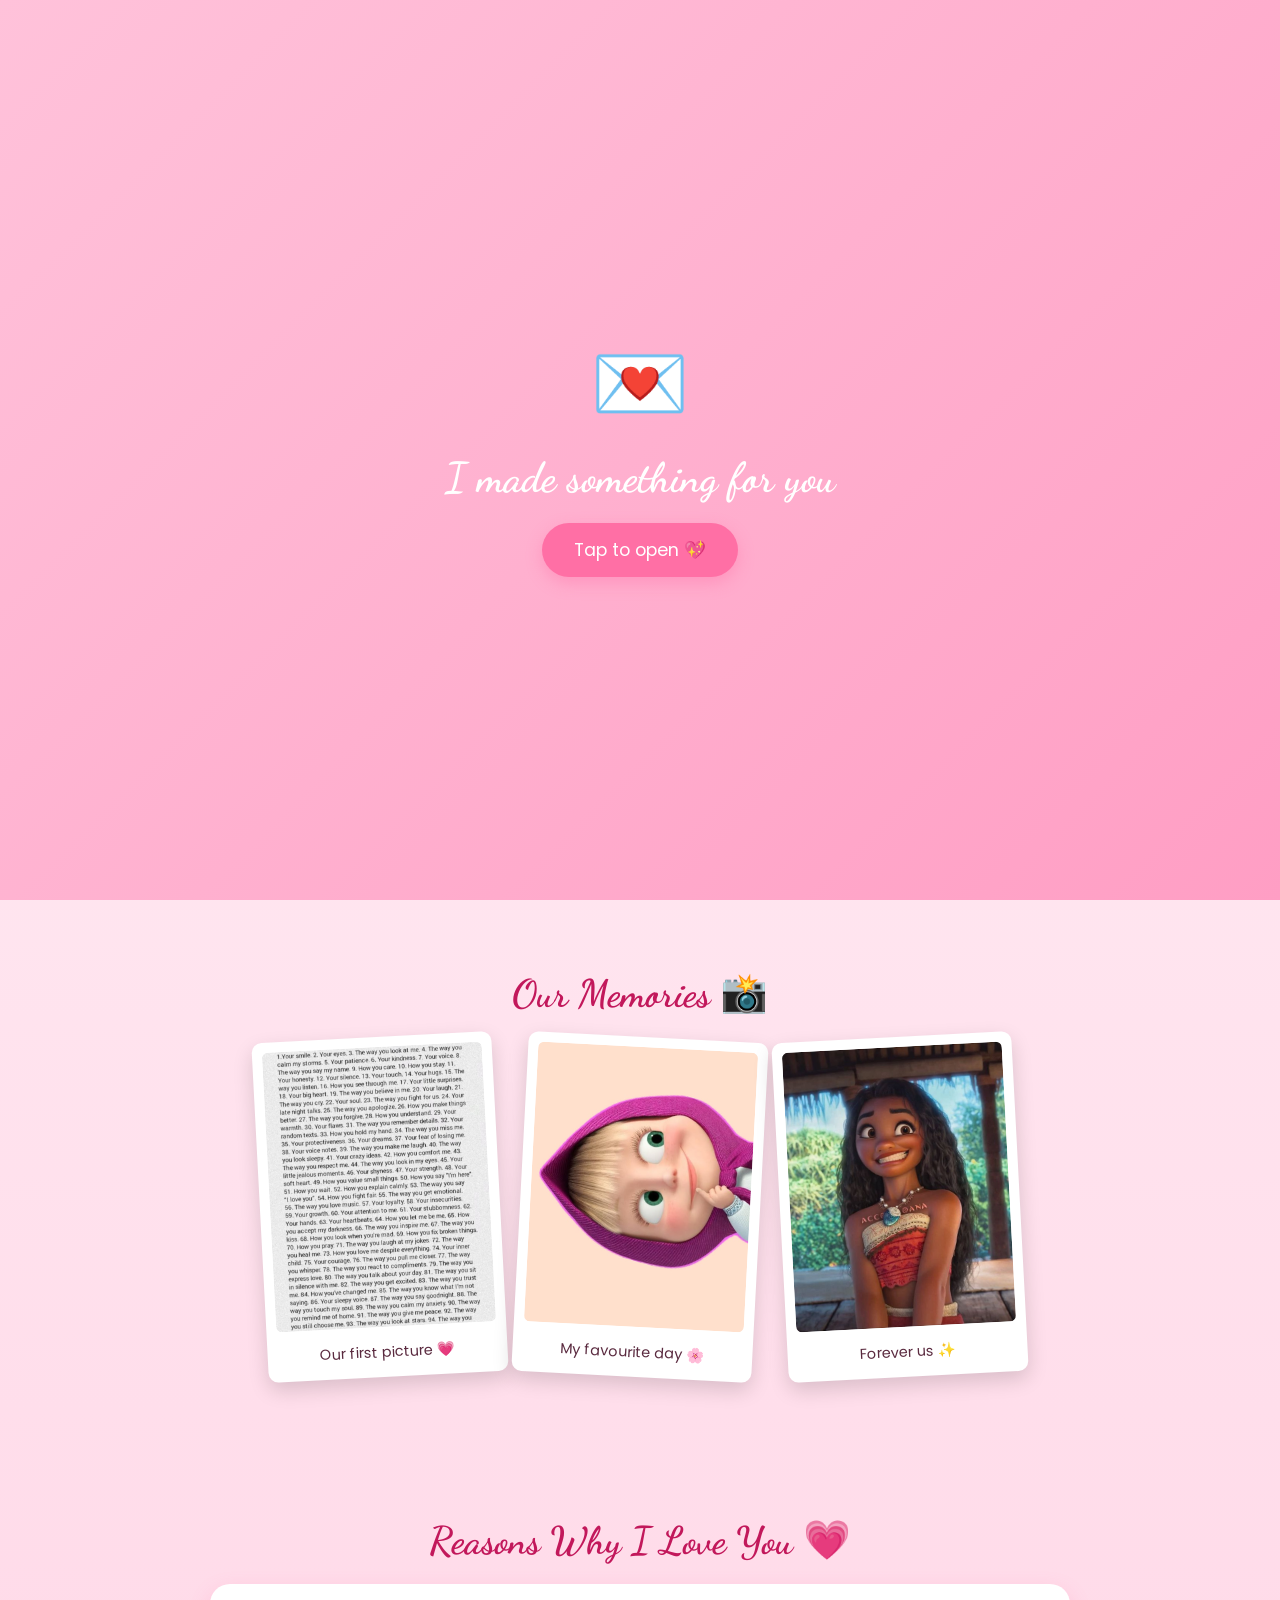
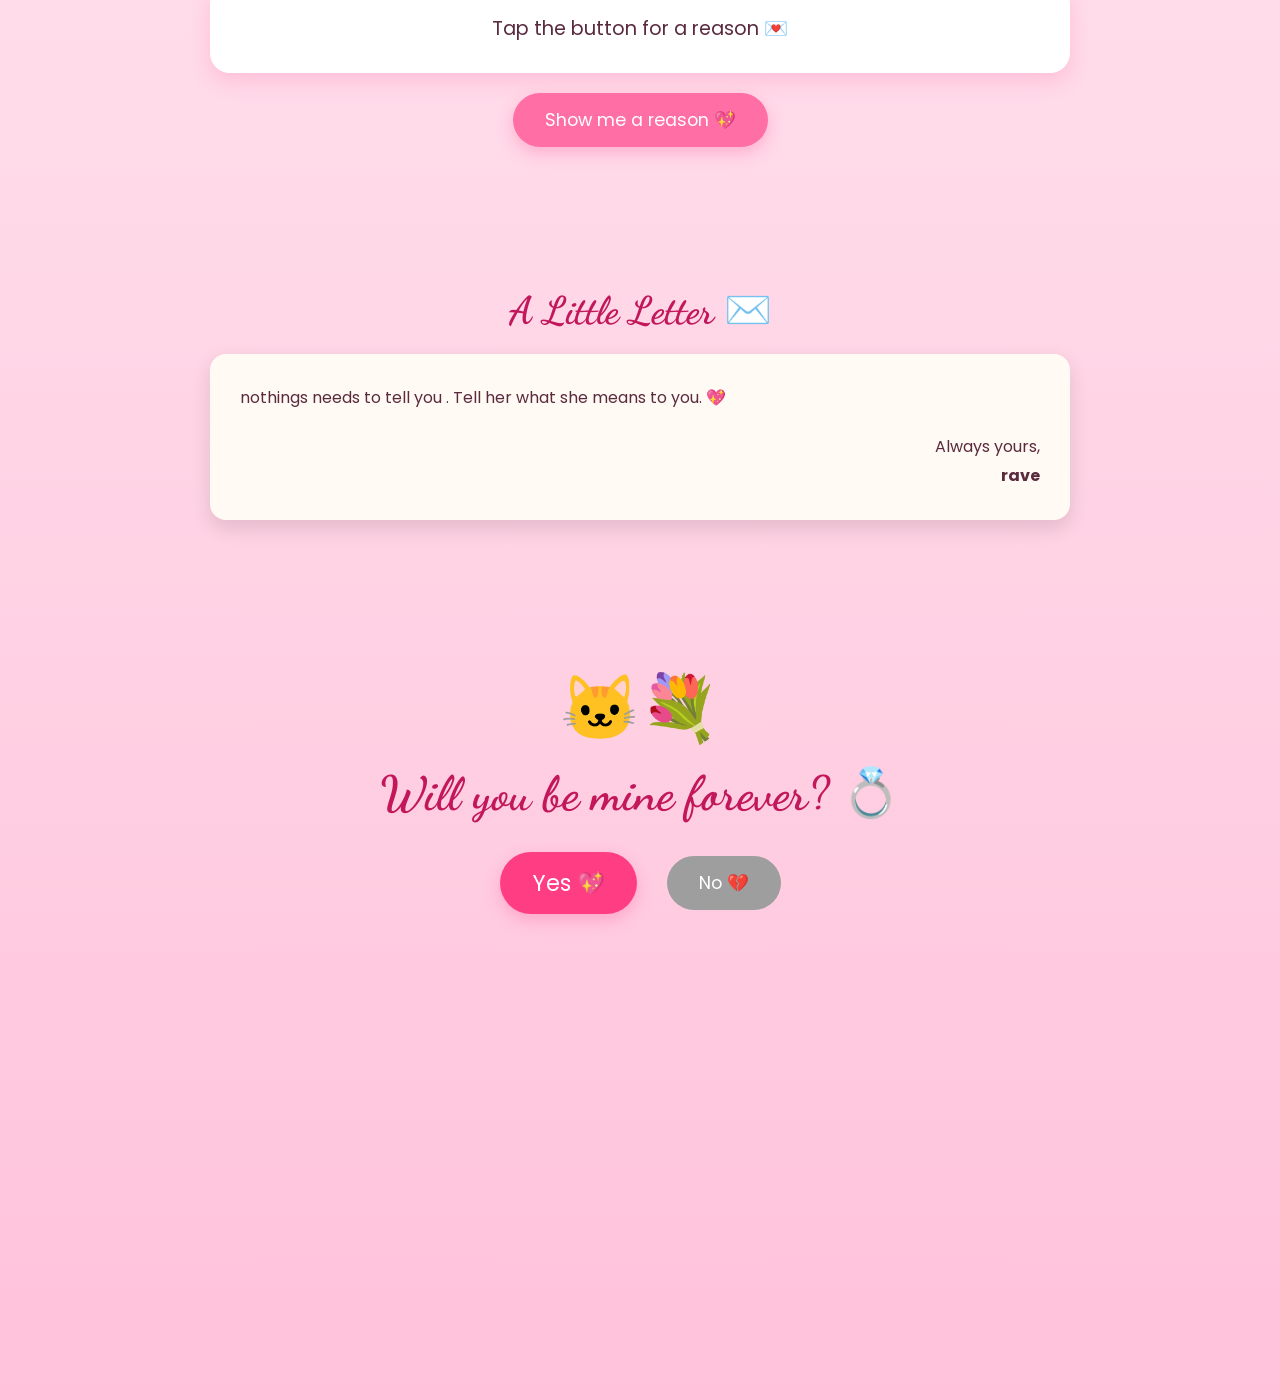
==== index.html @ 6307ab2a "first commit" ====
<!DOCTYPE html>
<html lang="en">
<head>
  <meta charset="UTF-8" />
  <meta name="viewport" content="width=device-width, initial-scale=1.0" />
  <title>For You 💖</title>
  <link href="https://fonts.googleapis.com/css2?family=Dancing+Script:wght@600&family=Poppins:wght@300;400;600&display=swap" rel="stylesheet" />
  <link rel="stylesheet" href="style.css" />
</head>
<body>

  <div id="welcome">
    <div class="welcome-box">
      <div class="big-emoji">💌</div>
      <h1>I made something for you</h1>
      <button id="openBtn">Tap to open 💖</button>
    </div>
  </div>

  <div id="hearts"></div>
  <div id="runners"></div>

  <audio id="song" loop>
    <source src="music/our-song.mp3" type="audio/mpeg" />
  </audio>
  <button id="musicToggle">🎵</button>

  <header class="hero">
    <h2 class="script">Hey, my love 💕</h2>
    <p>Scroll down, there's a little something for you…</p>
    <div class="arrow">⬇️</div>
  </header>

  <section class="section">
    <h2 class="script">Our Memories 📸</h2>
    <div class="gallery">
      <figure><img src="images/us1.jpg" alt="Us" /><figcaption>Our first picture 💗</figcaption></figure>
      <figure><img src="images/us2.jpg" alt="Us" /><figcaption>My favourite day 🌸</figcaption></figure>
      <figure><img src="images/us3.jpg" alt="Us" /><figcaption>Forever us ✨</figcaption></figure>
    </div>
  </section>

  <section class="section">
    <h2 class="script">Reasons Why I Love You 💗</h2>
    <div class="card" id="reasonCard">Tap the button for a reason 💌</div>
    <button class="btn" id="reasonBtn">Show me a reason 💖</button>
    <img class="reasons-img" src="images/100-reasons.jpg" alt="100 reasons" onerror="this.style.display='none'" />
  </section>

  <section class="section">
    <h2 class="script">A Little Letter ✉️</h2>
    <div class="letter">
      <p>nothings needs to tell you . Tell her what she means to you. 💖</p>
      <p class="sign">Always yours, <br /><b>rave</b></p>
    </div>
  </section>

  <section class="section proposal" id="proposal">
    <div class="cat">🐱💐</div>
    <h2 class="script big">Will you be mine forever? 💍</h2>
    <div class="choices">
      <button id="yesBtn" class="btn yes">Yes 💖</button>
      <button id="noBtn" class="btn no">No 💔</button>
    </div>
    <p id="hint" class="small"></p>
  </section>

  <div id="celebrate" class="hidden">
    <div class="celebrate-box">
      <h1 class="script">She said YES! 🎉💖</h1>
      <p>I love you sooooooo much! 🥰</p>
      <img src="images/love-card.jpg" alt="I love you" onerror="this.style.display='none'" />
    </div>
  </div>

  <script src="script.js"></script>
</body>
</html>
---- style.css ----
* { box-sizing: border-box; margin: 0; padding: 0; }

:root { --pink: #ff6fa5; --soft: #ffe3ee; --deep: #c2185b; }

body {
  font-family: 'Poppins', sans-serif;
  background: linear-gradient(180deg, #fff0f6, #ffd9e8 60%, #ffc2da);
  color: #5a2a3f;
  text-align: center;
  overflow-x: hidden;
}

.script { font-family: 'Dancing Script', cursive; color: var(--deep); font-size: 2.4rem; margin-bottom: 20px; }
.script.big { font-size: 3rem; }

#welcome {
  position: fixed; inset: 0; z-index: 100;
  background: linear-gradient(135deg, #ffc2da, #ff9ec4);
  display: flex; align-items: center; justify-content: center;
}
.welcome-box h1 { font-family: 'Dancing Script', cursive; color: #fff; font-size: 2.6rem; margin: 10px 0 20px; }
.big-emoji { font-size: 5rem; animation: bounce 1.4s infinite; }

.btn, #openBtn {
  background: var(--pink); color: #fff; border: none;
  padding: 14px 32px; font-size: 1.1rem; border-radius: 40px;
  cursor: pointer; box-shadow: 0 6px 16px rgba(255,111,165,.4);
  transition: transform .2s; font-family: inherit;
}
.btn:hover, #openBtn:hover { transform: scale(1.08); }
.btn.yes { background: #ff3d83; font-size: 1.4rem; }
.btn.no { background: #9e9e9e; box-shadow: none; }

.hero { min-height: 100vh; display: flex; flex-direction: column; align-items: center; justify-content: center; padding: 20px; }
.hero .script { font-size: 3.4rem; }
.arrow { font-size: 2rem; margin-top: 30px; animation: bounce 1.5s infinite; }

.section { padding: 70px 20px; max-width: 900px; margin: auto; position: relative; z-index: 2; }

.gallery { display: flex; flex-wrap: wrap; gap: 20px; justify-content: center; }
.gallery figure {
  background: #fff; padding: 10px 10px 14px; border-radius: 10px;
  box-shadow: 0 8px 20px rgba(0,0,0,.15); width: 240px;
  transform: rotate(-3deg); transition: transform .3s;
}
.gallery figure:nth-child(even) { transform: rotate(3deg); }
.gallery figure:hover { transform: scale(1.06) rotate(0); }
.gallery img { width: 100%; height: 280px; object-fit: cover; border-radius: 6px; background: var(--soft); }
.gallery figcaption { margin-top: 8px; font-size: .9rem; }

.card { background: #fff; padding: 30px; border-radius: 20px; margin-bottom: 20px; box-shadow: 0 8px 20px rgba(255,111,165,.25); font-size: 1.2rem; }
.reasons-img { max-width: 100%; margin-top: 20px; border-radius: 16px; }
.small { font-size: .85rem; margin-top: 12px; opacity: .8; }

.letter { background: #fffaf3; padding: 30px; border-radius: 16px; box-shadow: 0 8px 20px rgba(0,0,0,.12); line-height: 1.8; text-align: left; }
.sign { text-align: right; margin-top: 20px; }

.proposal { min-height: 90vh; }
.cat { font-size: 4rem; margin-bottom: 10px; }
.choices { display: flex; gap: 30px; justify-content: center; align-items: center; margin-top: 30px; }
#noBtn { transition: left .15s, top .15s; }

#hearts, #runners { position: fixed; inset: 0; pointer-events: none; z-index: 5; overflow: hidden; }
.heart { position: absolute; bottom: -40px; animation: floatUp linear forwards; }
.runner { position: absolute; font-size: 3rem; animation: runAcross linear forwards; }

@keyframes floatUp { to { transform: translateY(-110vh) rotate(25deg); opacity: 0; } }
@keyframes runAcross { from { transform: translateX(-100px); } to { transform: translateX(110vw); } }
@keyframes bounce { 0%,100% { transform: translateY(0); } 50% { transform: translateY(-12px); } }

#musicToggle {
  position: fixed; top: 14px; right: 14px; z-index: 50;
  width: 46px; height: 46px; border-radius: 50%; border: none;
  background: #fff; font-size: 1.3rem; cursor: pointer; box-shadow: 0 4px 10px rgba(0,0,0,.2);
}

#celebrate { position: fixed; inset: 0; z-index: 90; background: rgba(255,192,220,.96); display: flex; align-items: center; justify-content: center; padding: 20px; overflow-y: auto; }
.celebrate-box img { max-width: 90%; width: 380px; border-radius: 16px; margin-top: 20px; }
.hidden { display: none !important; }

@media (max-width: 600px) {
  .script { font-size: 2rem; }
  .script.big { font-size: 2.2rem; }
}
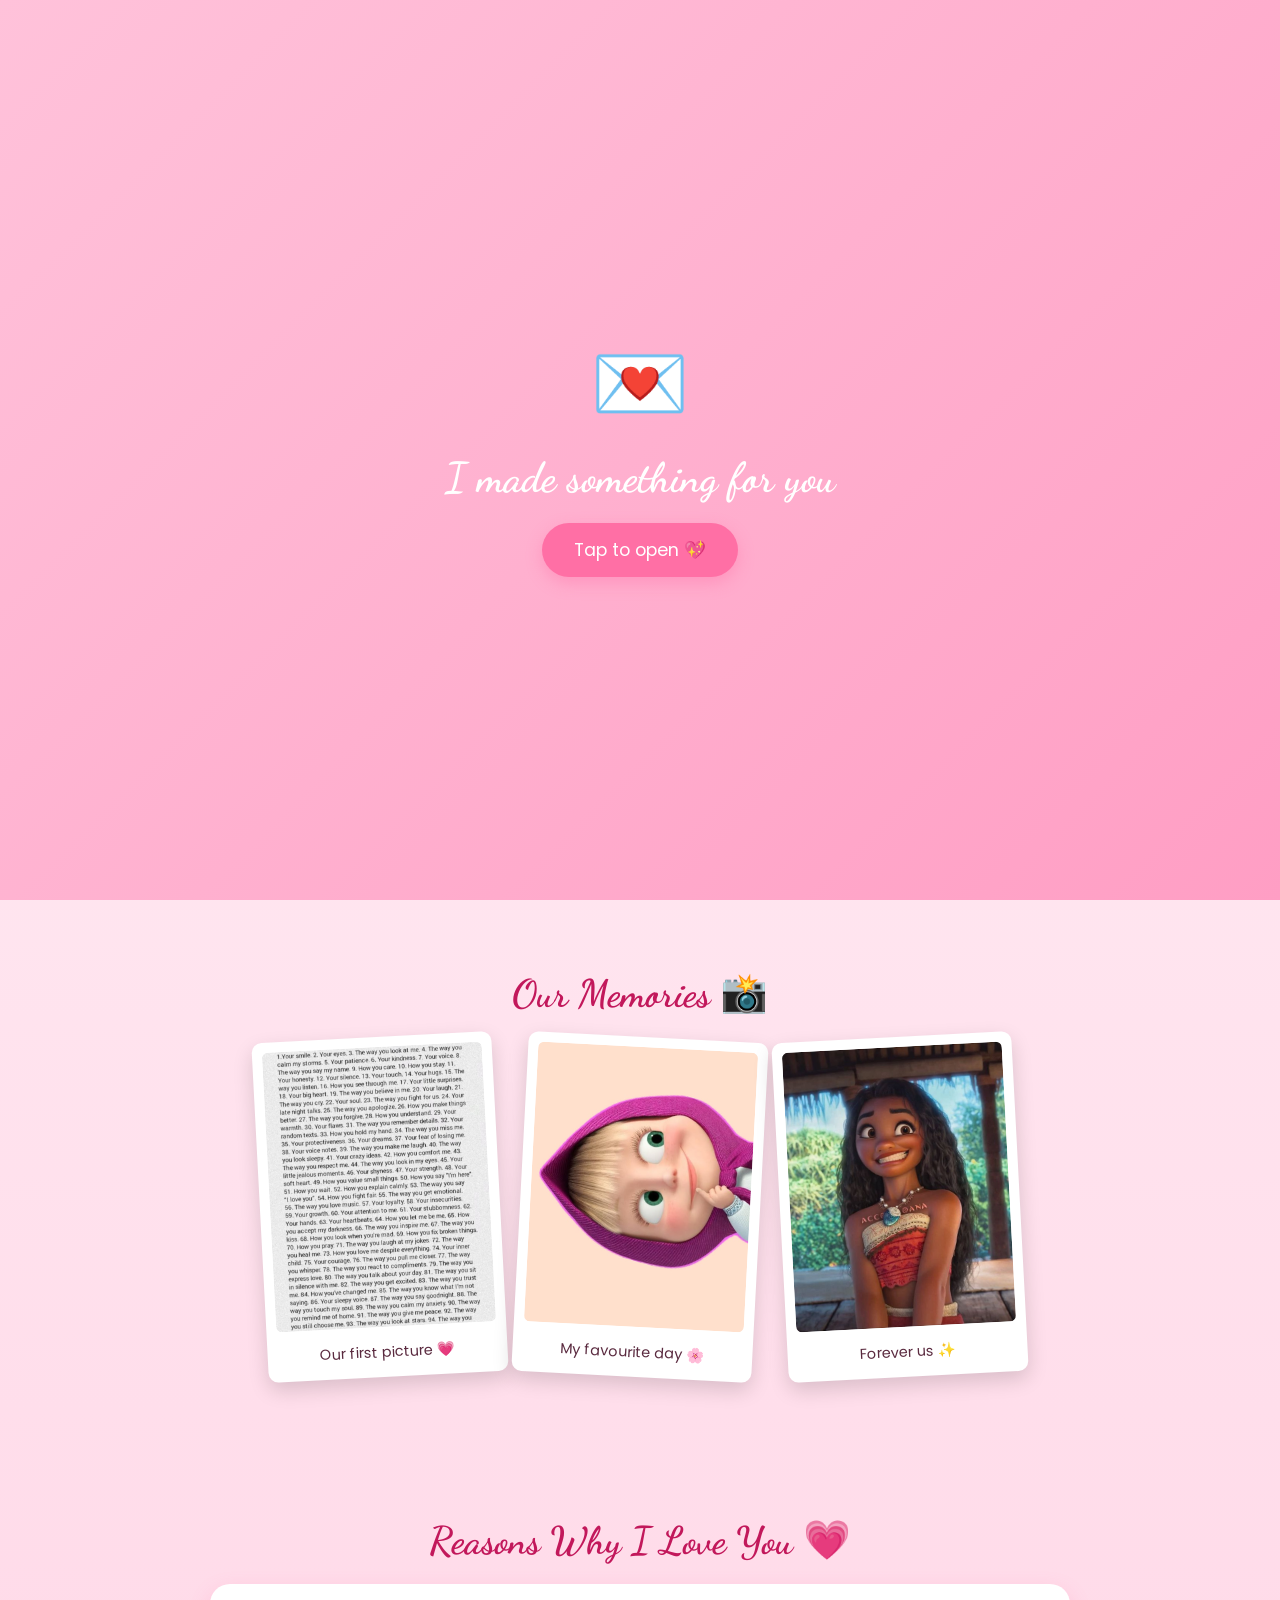
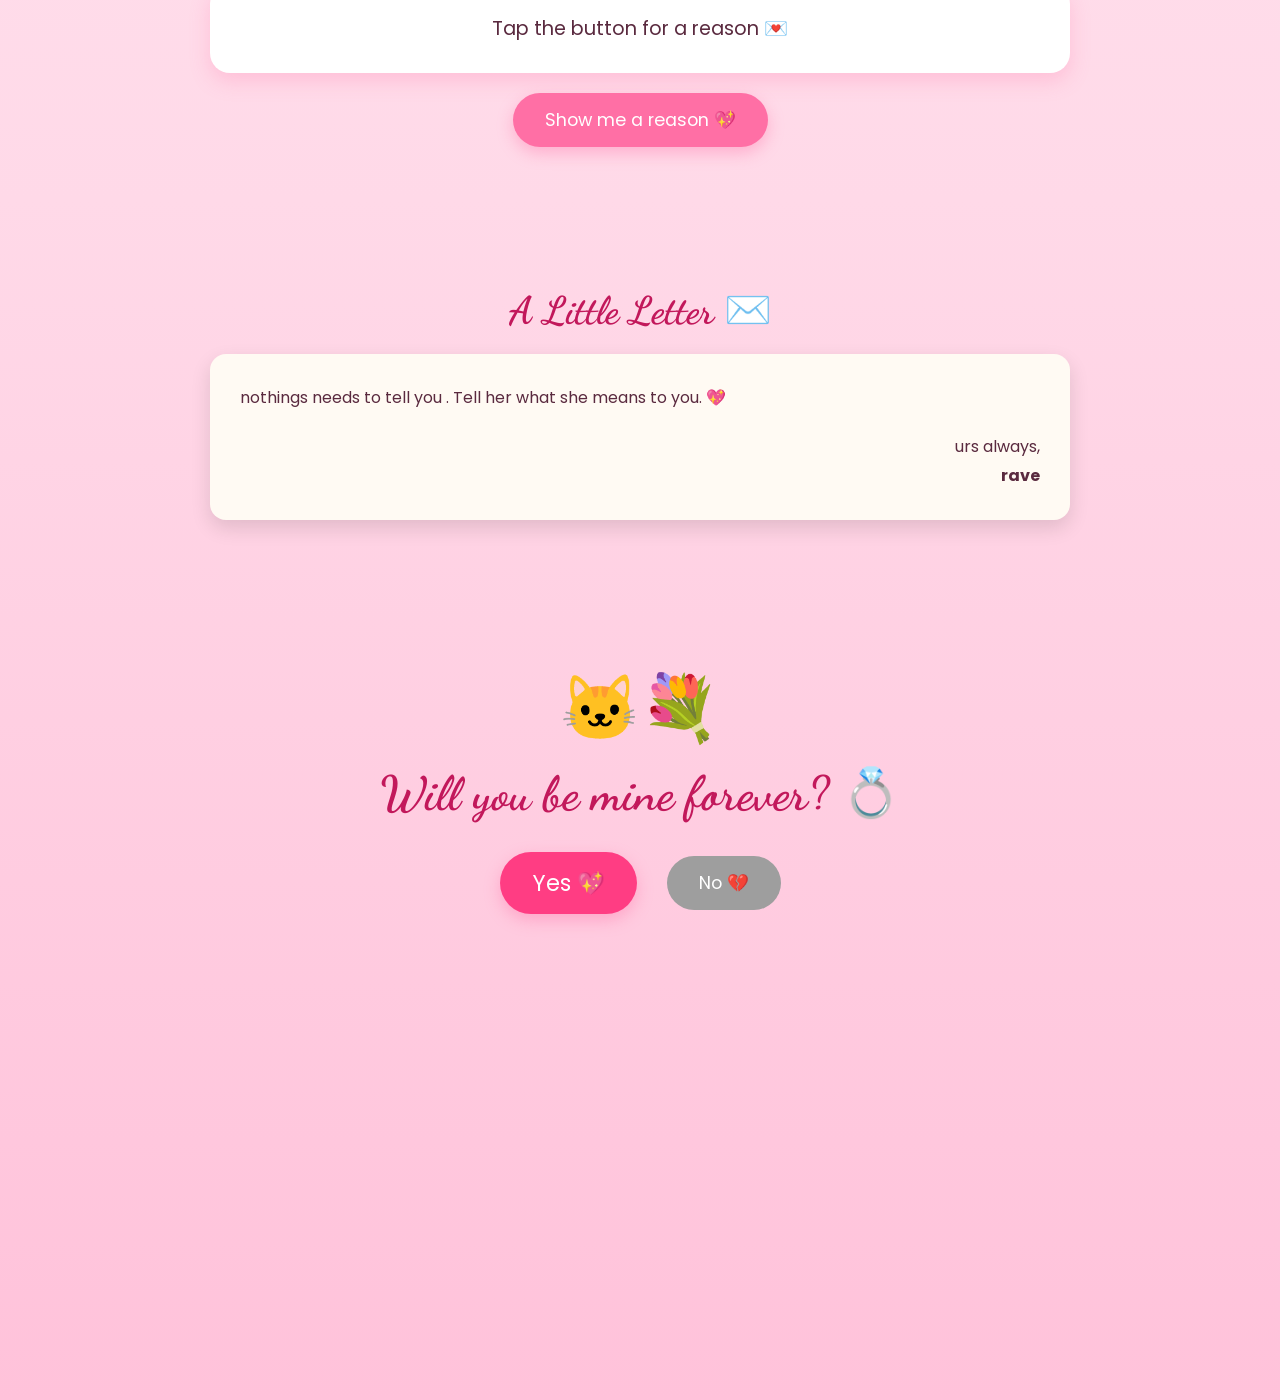
==== commit 2f1efa1c: "first commit" ====
--- a/index.html
+++ b/index.html
@@ -51,7 +51,7 @@
     <h2 class="script">A Little Letter ✉️</h2>
     <div class="letter">
       <p>nothings needs to tell you . Tell her what she means to you. 💖</p>
-      <p class="sign">Always yours, <br /><b>rave</b></p>
+      <p class="sign">urs always, <br /><b>rave</b></p>
     </div>
   </section>
 
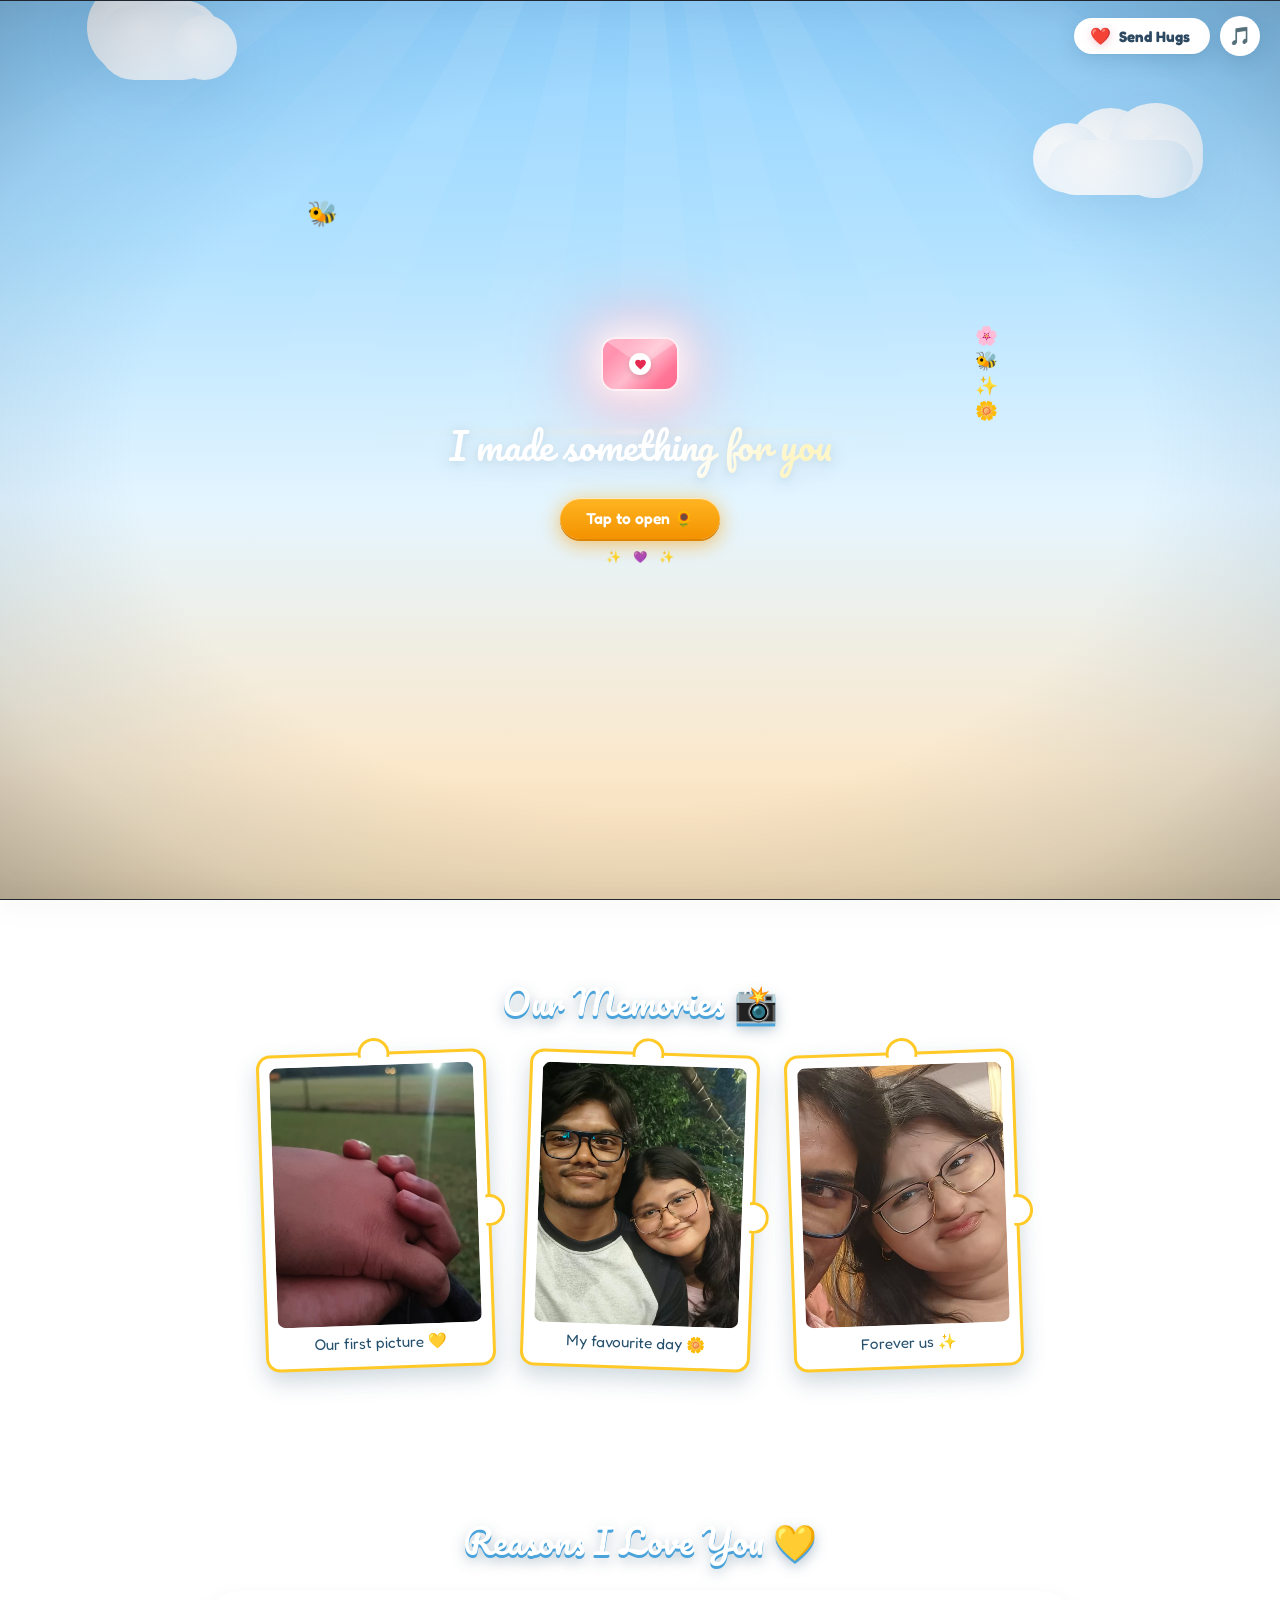
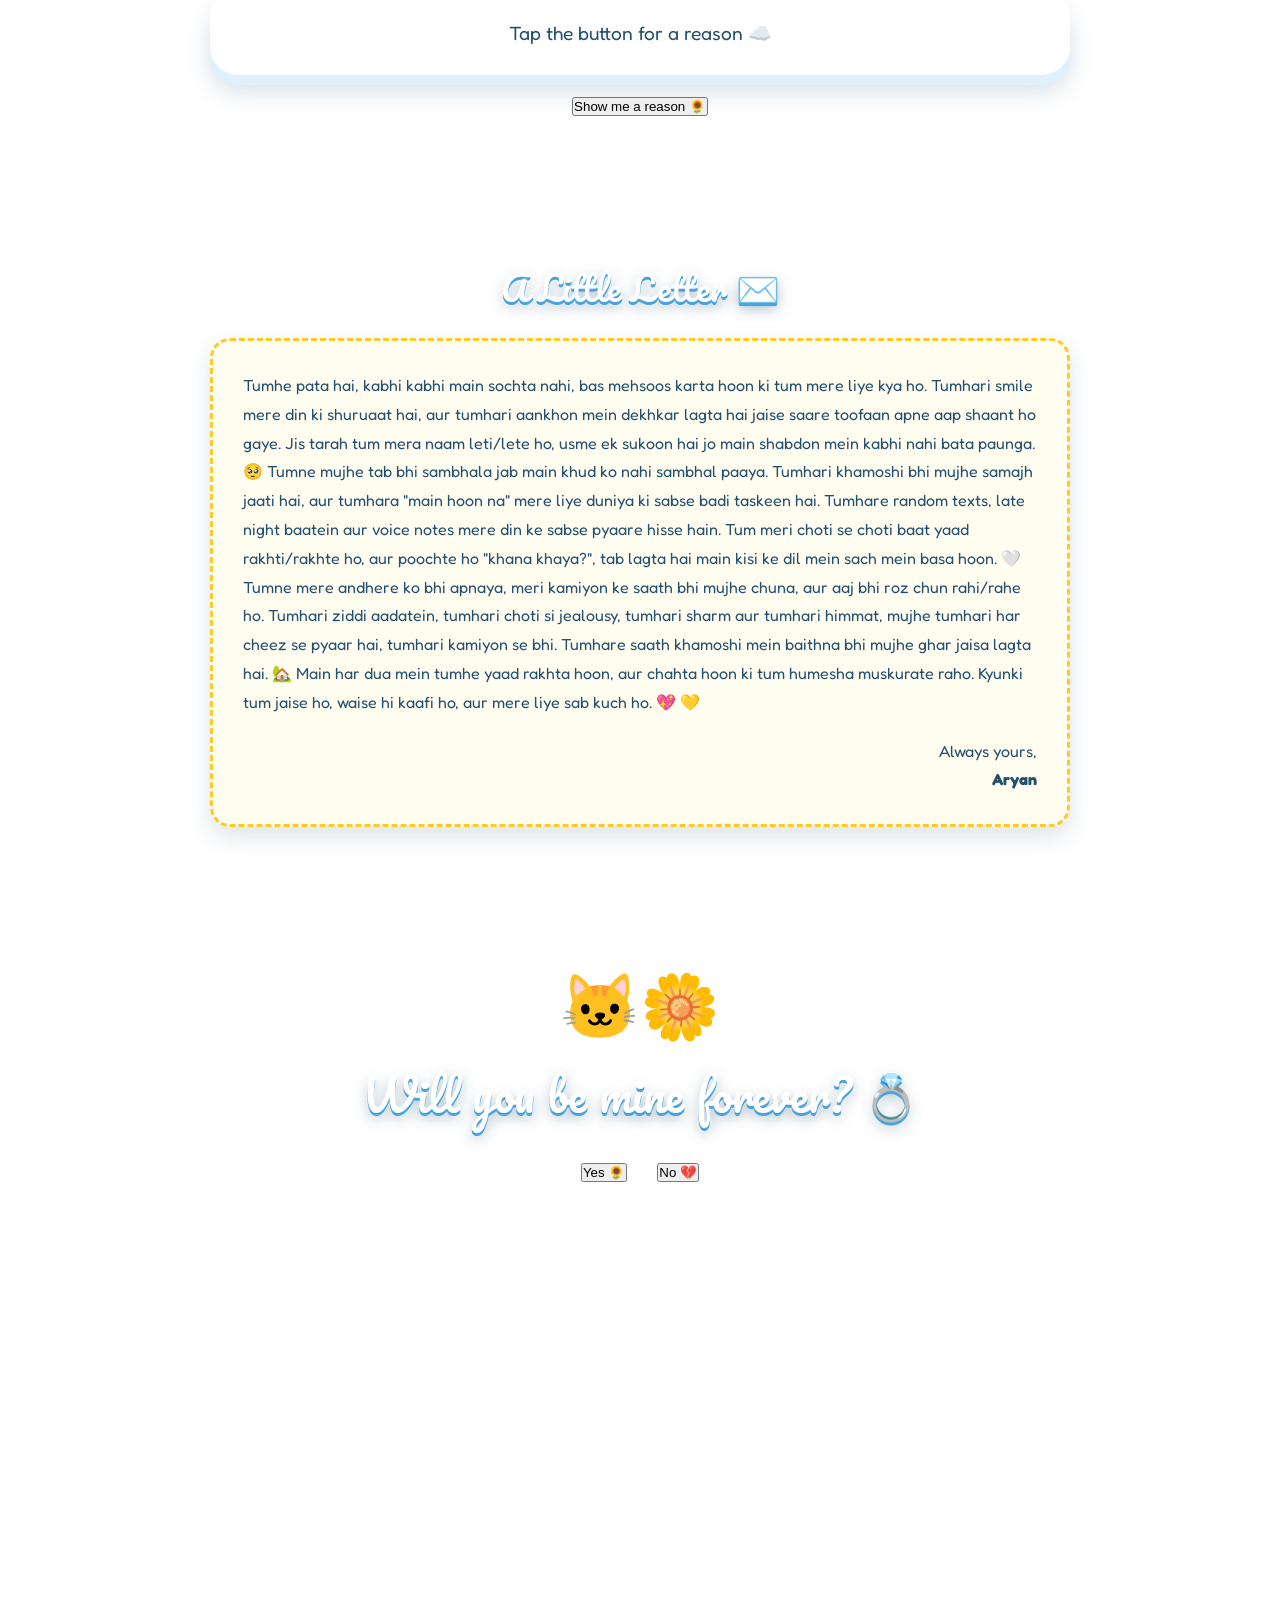
==== commit 855afd12: "Update romantic garden page, add sticker scrapbook, celebration quiz, and Minecraft date world" ====
--- a/index.html
+++ b/index.html
@@ -3,74 +3,158 @@
 <head>
   <meta charset="UTF-8" />
   <meta name="viewport" content="width=device-width, initial-scale=1.0" />
-  <title>For You 💖</title>
-  <link href="https://fonts.googleapis.com/css2?family=Dancing+Script:wght@600&family=Poppins:wght@300;400;600&display=swap" rel="stylesheet" />
+  <title>For You 🌻</title>
+  <link rel="preconnect" href="https://fonts.googleapis.com" />
+  <link href="https://fonts.googleapis.com/css2?family=Fredoka:wght@400;600&family=Pacifico&display=swap" rel="stylesheet" />
   <link rel="stylesheet" href="style.css" />
 </head>
 <body>
+  <div id="sky" aria-hidden="true"></div>
+  <div id="hearts"></div>
+  <div id="runners"></div>
+  <div id="hugsOverlay" aria-hidden="true"></div>
 
-  <div id="welcome">
-    <div class="welcome-box">
-      <div class="big-emoji">💌</div>
-      <h1>I made something for you</h1>
-      <button id="openBtn">Tap to open 💖</button>
-    </div>
+  <!-- Top Right Navigation Bar (Send Hugs + Music Toggle) -->
+  <div class="top-nav-bar">
+    <button id="sendHugsBtn" class="pill-nav-btn send-hugs-btn" title="Send a warm hug ❤️">
+      <span class="hug-icon">❤️</span>
+      <span class="hug-text">Send Hugs</span>
+    </button>
+    <button id="musicToggle" class="circle-nav-btn" title="Play / pause music">🎵</button>
   </div>
 
-  <div id="hearts"></div>
-  <div id="runners"></div>
+  <audio id="song" loop><source src="music/our-song.mp3" type="audio/mpeg" /></audio>
 
-  <audio id="song" loop>
-    <source src="music/our-song.mp3" type="audio/mpeg" />
-  </audio>
-  <button id="musicToggle">🎵</button>
+  <!-- Welcome Hero Screen (Cinematic Experience) -->
+  <div id="welcome">
+    <!-- Cinematic Widescreen Letterbox Bars -->
+    <div class="letterbox-bar letterbox-top" aria-hidden="true"></div>
+    <div class="letterbox-bar letterbox-bottom" aria-hidden="true"></div>
+
+    <!-- Cinematic Atmosphere Layers -->
+    <div class="cinematic-sunbeams" aria-hidden="true"></div>
+    <div class="cinematic-vignette" aria-hidden="true"></div>
+    <div class="cinematic-flare-streak" aria-hidden="true"></div>
+    <canvas id="cinematicDustCanvas" class="cinematic-dust" aria-hidden="true"></canvas>
+
+    <!-- Top-left 3D fluffy cloud -->
+    <div class="cloud-3d cloud-tl parallax-layer" data-depth="0.04" aria-hidden="true">
+      <div class="puff p1"></div>
+      <div class="puff p2"></div>
+      <div class="puff p3"></div>
+      <div class="puff p4"></div>
+    </div>
+
+    <!-- Mid-right 3D fluffy cloud -->
+    <div class="cloud-3d cloud-mr parallax-layer" data-depth="0.06" aria-hidden="true">
+      <div class="puff p1"></div>
+      <div class="puff p2"></div>
+      <div class="puff p3"></div>
+      <div class="puff p4"></div>
+      <div class="puff p5"></div>
+    </div>
+
+    <!-- Hovering little honeybee on left -->
+    <div class="floating-bee parallax-layer" data-depth="0.09" aria-hidden="true">
+      <span class="bee-body">🐝</span>
+    </div>
+
+    <!-- Floating stickers cluster on right -->
+    <div class="floating-cluster parallax-layer" data-depth="0.09" aria-hidden="true">
+      <span class="cluster-item">🌸</span>
+      <span class="cluster-item">🐝</span>
+      <span class="cluster-item">✨</span>
+      <span class="cluster-item">🌼</span>
+    </div>
+
+    <!-- Center Hero Card Content -->
+    <div class="welcome-center parallax-layer" data-depth="0.025" id="heroCardWrap">
+      <!-- Floating glowing pink envelope -->
+      <div class="glow-envelope-wrap">
+        <div class="glow-envelope" id="heroEnvelope">
+          <div class="envelope-top-crease"></div>
+          <div class="envelope-sheen" aria-hidden="true"></div>
+          <div class="envelope-seal">
+            <svg viewBox="0 0 24 24" class="seal-heart" aria-hidden="true"><path d="M12 21.35l-1.45-1.32C5.4 15.36 2 12.28 2 8.5 2 5.42 4.42 3 7.5 3c1.74 0 3.41.81 4.5 2.09C13.09 3.81 14.76 3 16.5 3 19.58 3 22 5.42 22 8.5c0 3.78-3.4 6.86-8.55 11.54L12 21.35z"/></svg>
+          </div>
+        </div>
+      </div>
+
+      <h1 class="welcome-script"><span class="cinematic-title-shimmer">I made something for you</span></h1>
+
+      <button id="openBtn" class="welcome-open-btn">
+        <span class="btn-flare" aria-hidden="true"></span>
+        <span class="btn-text">Tap to open 🌻</span>
+      </button>
+
+      <div class="welcome-sparkles" aria-hidden="true">
+        <span>✨</span>
+        <span>💜</span>
+        <span>✨</span>
+      </div>
+    </div>
+
+    <!-- Cinematic Light Burst Overlay on Open -->
+    <div class="cinematic-light-burst" id="lightBurst" aria-hidden="true"></div>
+  </div>
 
   <header class="hero">
-    <h2 class="script">Hey, my love 💕</h2>
-    <p>Scroll down, there's a little something for you…</p>
+    <div class="hero-cinematic-backdrop" aria-hidden="true"></div>
+    <div class="hero-badge">🌻 A Special Garden For You</div>
+    <h2 class="script hero-title">Happy birthday, my Ahana 🌻</h2>
+    <p class="hero-sub">Scroll down, a little garden is waiting for you…</p>
     <div class="arrow">⬇️</div>
   </header>
 
   <section class="section">
     <h2 class="script">Our Memories 📸</h2>
     <div class="gallery">
-      <figure><img src="images/us1.jpg" alt="Us" /><figcaption>Our first picture 💗</figcaption></figure>
-      <figure><img src="images/us2.jpg" alt="Us" /><figcaption>My favourite day 🌸</figcaption></figure>
-      <figure><img src="images/us3.jpg" alt="Us" /><figcaption>Forever us ✨</figcaption></figure>
+      <figure class="piece"><img src="images/us1.jpg" alt="Us" onerror="this.onerror=null;this.src='images/us1.jpg.jpeg';" /><figcaption>Our first picture 💛</figcaption></figure>
+      <figure class="piece"><img src="images/us2.jpg" alt="Us" onerror="this.onerror=null;this.src='images/us2.jpg.jpeg';" /><figcaption>My favourite day 🌼</figcaption></figure>
+      <figure class="piece"><img src="images/us3.jpg" alt="Us" onerror="this.onerror=null;this.src='images/us3.jpg.jpeg';" /><figcaption>Forever us ✨</figcaption></figure>
     </div>
   </section>
 
   <section class="section">
-    <h2 class="script">Reasons Why I Love You 💗</h2>
-    <div class="card" id="reasonCard">Tap the button for a reason 💌</div>
-    <button class="btn" id="reasonBtn">Show me a reason 💖</button>
+    <h2 class="script">Reasons I Love You 💛</h2>
+    <div class="card" id="reasonCard">Tap the button for a reason ☁️</div>
+    <button class="btn" id="reasonBtn">Show me a reason 🌻</button>
     <img class="reasons-img" src="images/100-reasons.jpg" alt="100 reasons" onerror="this.style.display='none'" />
   </section>
 
   <section class="section">
     <h2 class="script">A Little Letter ✉️</h2>
     <div class="letter">
-      <p>nothings needs to tell you . Tell her what she means to you. 💖</p>
-      <p class="sign">urs always, <br /><b>rave</b></p>
+      <p> Tumhe pata hai, kabhi kabhi main sochta nahi, bas mehsoos karta hoon ki tum mere liye kya ho. Tumhari smile mere din ki shuruaat hai, aur tumhari aankhon mein dekhkar lagta hai jaise saare toofaan apne aap shaant ho gaye. Jis tarah tum mera naam leti/lete ho, usme ek sukoon hai jo main shabdon mein kabhi nahi bata paunga. 🥺
+Tumne mujhe tab bhi sambhala jab main khud ko nahi sambhal paaya. Tumhari khamoshi bhi mujhe samajh jaati hai, aur tumhara "main hoon na" mere liye duniya ki sabse badi taskeen hai. Tumhare random texts, late night baatein aur voice notes mere din ke sabse pyaare hisse hain. Tum meri choti se choti baat yaad rakhti/rakhte ho, aur poochte ho "khana khaya?", tab lagta hai main kisi ke dil mein sach mein basa hoon. 🤍
+Tumne mere andhere ko bhi apnaya, meri kamiyon ke saath bhi mujhe chuna, aur aaj bhi roz chun rahi/rahe ho. Tumhari ziddi aadatein, tumhari choti si jealousy, tumhari sharm aur tumhari himmat, mujhe tumhari har cheez se pyaar hai, tumhari kamiyon se bhi. Tumhare saath khamoshi mein baithna bhi mujhe ghar jaisa lagta hai. 🏡
+Main har dua mein tumhe yaad rakhta hoon, aur chahta hoon ki tum humesha muskurate raho. Kyunki tum jaise ho, waise hi kaafi ho, aur mere liye sab kuch ho. 💖 💛</p>
+      <p class="sign">Always yours, <br /><b>Aryan</b></p>
     </div>
   </section>
 
   <section class="section proposal" id="proposal">
-    <div class="cat">🐱💐</div>
+    <div class="cat">🐱🌼</div>
     <h2 class="script big">Will you be mine forever? 💍</h2>
     <div class="choices">
-      <button id="yesBtn" class="btn yes">Yes 💖</button>
+      <button id="yesBtn" class="btn yes">Yes 🌻</button>
       <button id="noBtn" class="btn no">No 💔</button>
     </div>
     <p id="hint" class="small"></p>
   </section>
 
+  <div id="garden" aria-hidden="true"></div>
+
+  <!-- CELEBRATION + QUIZ + THANK YOU -->
   <div id="celebrate" class="hidden">
-    <div class="celebrate-box">
-      <h1 class="script">She said YES! 🎉💖</h1>
-      <p>I love you sooooooo much! 🥰</p>
-      <img src="images/love-card.jpg" alt="I love you" onerror="this.style.display='none'" />
+    <div class="cloud-card" id="quizCard">
+      <div id="quizStage">
+        <h1 class="script">She said YES! 🎉</h1>
+        <p>Quick movie-world game before we celebrate 🎬</p>
+        <button class="btn" id="startQuiz">Play 🎮</button>
+      </div>
     </div>
+    <div id="thankYouStage" class="thankyou-wrap hidden"></div>
   </div>
 
   <script src="script.js"></script>
--- a/style.css
+++ b/style.css
@@ -1,84 +1,644 @@
 * { box-sizing: border-box; margin: 0; padding: 0; }
-
-:root { --pink: #ff6fa5; --soft: #ffe3ee; --deep: #c2185b; }
+:root { --sky1:#8fd3ff; --sky2:#cdeeff; --sun:#ffc928; --sunD:#f29d00; --brown:#5b3a1e; --leaf:#4caf6a; --ink:#24506e; --daf:#fff2a8; }
 
 body {
-  font-family: 'Poppins', sans-serif;
-  background: linear-gradient(180deg, #fff0f6, #ffd9e8 60%, #ffc2da);
-  color: #5a2a3f;
-  text-align: center;
-  overflow-x: hidden;
-}
-
-.script { font-family: 'Dancing Script', cursive; color: var(--deep); font-size: 2.4rem; margin-bottom: 20px; }
-.script.big { font-size: 3rem; }
-
+  font-family: 'Fredoka', sans-serif; color: var(--ink); text-align: center; overflow-x: hidden;
+  background: linear-gradient(180deg, #91d2fe 0%, #b2e2ff 26%, #e4f5ff 54%, #fbe8cb 82%, #f5dbb2 100%);
+  background-attachment: fixed;
+}
+.script { font-family: 'Pacifico', cursive; color: #fff; font-size: 2.2rem; margin-bottom: 20px; text-shadow: 0 3px 0 #4aa3da, 0 6px 14px rgba(36,80,110,.35); font-weight: 400; }
+.script.big { font-size: 2.8rem; }
+
+/* Top Right Navigation Bar (Send Hugs + Music Toggle) */
+.top-nav-bar {
+  position: fixed; top: 16px; right: 20px; z-index: 120;
+  display: flex; align-items: center; gap: 10px;
+}
+.pill-nav-btn {
+  background: #ffffff;
+  border: none;
+  border-radius: 9999px;
+  padding: 8px 20px 8px 16px;
+  font-family: 'Fredoka', sans-serif;
+  font-size: 0.94rem; font-weight: 700; color: #2c4961;
+  display: inline-flex; align-items: center; gap: 8px;
+  box-shadow: 0 6px 20px rgba(36, 80, 110, 0.16), 0 1px 3px rgba(0, 0, 0, 0.04);
+  cursor: pointer; transition: transform .18s cubic-bezier(.34,1.56,.64,1), box-shadow .18s ease;
+  user-select: none; -webkit-user-select: none;
+}
+.pill-nav-btn:hover {
+  transform: translateY(-2px) scale(1.04);
+  box-shadow: 0 10px 26px rgba(36, 80, 110, 0.22);
+}
+.pill-nav-btn:active, .pill-nav-btn.hug-popping {
+  transform: scale(0.92);
+  box-shadow: 0 2px 8px rgba(36, 80, 110, 0.14);
+}
+.hug-icon {
+  font-size: 1.05rem; display: inline-block;
+  animation: pulseHeart 1.6s ease-in-out infinite;
+  filter: drop-shadow(0 2px 4px rgba(220, 40, 80, 0.25));
+}
+@keyframes pulseHeart {
+  0%, 100% { transform: scale(1); }
+  50% { transform: scale(1.22); }
+}
+.circle-nav-btn {
+  width: 40px; height: 40px; border-radius: 50%;
+  background: #ffffff;
+  border: none;
+  display: inline-flex; align-items: center; justify-content: center;
+  font-size: 1.12rem; cursor: pointer;
+  box-shadow: 0 6px 20px rgba(36, 80, 110, 0.16);
+  transition: transform .18s cubic-bezier(.34,1.56,.64,1), box-shadow .18s ease;
+}
+.circle-nav-btn:hover {
+  transform: translateY(-2px) scale(1.08);
+  box-shadow: 0 10px 26px rgba(36, 80, 110, 0.22);
+}
+.circle-nav-btn:active {
+  transform: scale(0.92);
+}
+
+/* Hugs Overlay & Floating Emojis (Highest z-index so always 100% visible on all pages) */
+#hugsOverlay {
+  position: fixed; inset: 0; pointer-events: none; z-index: 9999; overflow: hidden;
+}
+.hug-particle {
+  position: fixed; pointer-events: none; user-select: none; z-index: 10000;
+  will-change: transform, opacity;
+  animation: hugFloatUp var(--dur, 2.8s) cubic-bezier(0.22, 1, 0.36, 1) forwards;
+  filter: drop-shadow(0 6px 14px rgba(230, 60, 100, 0.3));
+}
+@keyframes hugFloatUp {
+  0% {
+    opacity: 1;
+    transform: translate(0, 0) scale(var(--start-scale, 0.6)) rotate(var(--rot0, 0deg));
+  }
+  30% {
+    opacity: 1;
+    transform: translate(var(--dx1, 0px), var(--dy1, -50px)) scale(var(--mid-scale, 1.25)) rotate(var(--rot1, 15deg));
+  }
+  100% {
+    opacity: 0;
+    transform: translate(var(--dx2, 0px), var(--dy2, -260px)) scale(var(--end-scale, 0.8)) rotate(var(--rot2, -15deg));
+  }
+}
+
+/* Toast Message when Hug is Sent */
+.hug-toast {
+  position: fixed; top: 68px; right: 20px; z-index: 10001;
+  background: rgba(255, 255, 255, 0.98);
+  color: #2c4961; border-radius: 9999px;
+  padding: 8px 18px; font-family: 'Fredoka', sans-serif;
+  font-weight: 700; font-size: 0.88rem;
+  box-shadow: 0 10px 26px rgba(36, 80, 110, 0.2), 0 2px 6px rgba(0,0,0,0.06);
+  pointer-events: none;
+  animation: hugToastPop 2.8s ease-out forwards;
+  display: flex; align-items: center; gap: 6px;
+}
+@keyframes hugToastPop {
+  0% { opacity: 0; transform: translateY(-10px) scale(0.9); }
+  12% { opacity: 1; transform: translateY(0) scale(1.04); }
+  18% { transform: translateY(0) scale(1); }
+  80% { opacity: 1; transform: translateY(0); }
+  100% { opacity: 0; transform: translateY(-12px) scale(0.95); }
+}
+
+/* Sky: drifting clouds + sunbirds */
+#sky { position: fixed; inset: 0; z-index: 0; pointer-events: none; overflow: hidden; }
+.cloud { position: absolute; left: -260px; width: 180px; height: 56px; background: #fff; border-radius: 60px; opacity: .92; filter: drop-shadow(0 8px 10px rgba(80,150,200,.25)); animation: drift linear infinite; }
+.cloud::before, .cloud::after { content: ""; position: absolute; background: #fff; border-radius: 50%; }
+.cloud::before { width: 80px; height: 80px; top: -38px; left: 24px; }
+.cloud::after { width: 64px; height: 64px; top: -26px; right: 24px; }
+.bird { position: absolute; left: -60px; font-size: 1.8rem; animation: drift linear infinite, flap 1s ease-in-out infinite; }
+@keyframes drift { to { transform: translateX(calc(100vw + 360px)); } }
+@keyframes flap { 50% { margin-top: -14px; } }
+
+/* Welcome Screen (Cinematic Experience) */
 #welcome {
   position: fixed; inset: 0; z-index: 100;
-  background: linear-gradient(135deg, #ffc2da, #ff9ec4);
+  background: linear-gradient(180deg, #91d2fe 0%, #b2e2ff 28%, #e4f5ff 56%, #fbe8cb 85%, #f2d9b1 100%);
+  display: flex; flex-direction: column; align-items: center; justify-content: center;
+  overflow: hidden;
+  transition: opacity 0.8s ease, transform 0.8s cubic-bezier(0.16, 1, 0.3, 1), filter 0.8s ease;
+}
+#welcome.open-fade {
+  opacity: 0;
+  transform: scale(1.08);
+  filter: blur(4px);
+  pointer-events: none;
+}
+
+/* 1. Cinematic Widescreen Letterbox Bars */
+.letterbox-bar {
+  position: fixed; left: 0; right: 0;
+  height: 0; background: #0c141d;
+  z-index: 105; pointer-events: none;
+  transition: height 0.6s cubic-bezier(0.22, 1, 0.36, 1);
+  box-shadow: 0 0 24px rgba(0, 0, 0, 0.5);
+}
+.letterbox-top { top: 0; border-bottom: 1px solid rgba(255, 255, 255, 0.08); }
+.letterbox-bottom { bottom: 0; border-top: 1px solid rgba(255, 255, 255, 0.08); }
+
+#welcome.cinematic-letterbox .letterbox-bar {
+  height: clamp(28px, 5.2vh, 52px);
+}
+
+/* 2. Volumetric Golden Sunbeams / God Rays */
+.cinematic-sunbeams {
+  position: absolute; inset: -30% -20% 0 -20%;
+  pointer-events: none; z-index: 1;
+  background: repeating-conic-gradient(
+    from 175deg at 50% 0%,
+    rgba(255, 255, 255, 0.09) 0deg 7deg,
+    transparent 7deg 13deg,
+    rgba(255, 238, 175, 0.07) 13deg 20deg,
+    transparent 20deg 28deg
+  );
+  mask-image: radial-gradient(ellipse 70% 85% at 50% 0%, black 20%, transparent 80%);
+  -webkit-mask-image: radial-gradient(ellipse 70% 85% at 50% 0%, black 20%, transparent 80%);
+  animation: sunbeamSway 12s ease-in-out infinite alternate;
+  mix-blend-mode: overlay;
+}
+@keyframes sunbeamSway {
+  0% { transform: rotate(-3deg) scale(1); opacity: 0.65; }
+  100% { transform: rotate(3deg) scale(1.04); opacity: 0.95; }
+}
+
+/* 3. Anamorphic Lens Flare Horizontal Streak */
+.cinematic-flare-streak {
+  position: absolute; top: 48%; left: 50%;
+  width: 90vw; max-width: 820px; height: 3px;
+  transform: translate(-50%, -50%);
+  background: linear-gradient(90deg, transparent 0%, rgba(180, 225, 255, 0) 15%, rgba(255, 240, 200, 0.35) 45%, rgba(255, 255, 255, 0.85) 50%, rgba(255, 240, 200, 0.35) 55%, rgba(180, 225, 255, 0) 85%, transparent 100%);
+  filter: blur(2px) drop-shadow(0 0 16px rgba(255, 220, 150, 0.75));
+  pointer-events: none; z-index: 1;
+  animation: flarePulse 4.2s ease-in-out infinite;
+}
+@keyframes flarePulse {
+  0%, 100% { opacity: 0.4; transform: translate(-50%, -50%) scaleX(0.85); }
+  50% { opacity: 0.8; transform: translate(-50%, -50%) scaleX(1.15); }
+}
+
+/* 4. Film Vignette Frame */
+.cinematic-vignette {
+  position: absolute; inset: 0;
+  pointer-events: none; z-index: 10;
+  background: radial-gradient(ellipse at 50% 50%, transparent 56%, rgba(45, 90, 130, 0.12) 80%, rgba(18, 38, 60, 0.28) 100%);
+}
+
+/* 5. Floating Dust & Bokeh Canvas */
+.cinematic-dust {
+  position: absolute; inset: 0;
+  width: 100%; height: 100%;
+  pointer-events: none; z-index: 3;
+}
+
+/* 6. Parallax Layer Smoothing */
+.parallax-layer {
+  will-change: transform;
+  transition: transform 0.18s cubic-bezier(0.2, 0.8, 0.4, 1);
+}
+
+/* 3D Puffy Clouds */
+.cloud-3d {
+  position: absolute;
+  pointer-events: none;
+  filter: drop-shadow(0 14px 24px rgba(70, 130, 180, 0.14));
+}
+.cloud-3d .puff {
+  position: absolute;
+  background: radial-gradient(circle at 35% 30%, #ffffff 0%, #edf6fd 70%, #d8ebf9 100%);
+  border-radius: 50%;
+}
+.cloud-tl { top: -20px; left: 6vw; width: 170px; height: 110px; }
+.cloud-tl .p1 { width: 95px; height: 95px; top: 0; left: 10px; }
+.cloud-tl .p2 { width: 80px; height: 80px; top: 20px; left: 65px; }
+.cloud-tl .p3 { width: 120px; height: 75px; top: 25px; left: 20px; border-radius: 60px; }
+.cloud-tl .p4 { width: 65px; height: 65px; top: 35px; left: 95px; }
+
+.cloud-mr { top: 12vh; right: 6vw; width: 160px; height: 100px; }
+.cloud-mr .p1 { width: 85px; height: 85px; top: 0; left: 25px; }
+.cloud-mr .p2 { width: 70px; height: 70px; top: 15px; left: -10px; }
+.cloud-mr .p3 { width: 95px; height: 95px; top: -5px; left: 65px; }
+.cloud-mr .p4 { width: 65px; height: 65px; top: 20px; left: 95px; }
+.cloud-mr .p5 { width: 145px; height: 55px; top: 32px; left: 5px; border-radius: 50px; }
+
+/* Floating Bee on Left */
+.floating-bee {
+  position: absolute; left: 24%; top: 22%;
+  font-size: 1.55rem; pointer-events: none;
+  animation: beeHover 2.8s ease-in-out infinite;
+}
+@keyframes beeHover {
+  0%, 100% { transform: translateY(0) rotate(-6deg) scale(1); }
+  50% { transform: translateY(-10px) rotate(6deg) scale(1.06); }
+}
+
+/* Floating Stickers Cluster on Right */
+.floating-cluster {
+  position: absolute; right: 22%; top: 36%;
+  display: flex; flex-direction: column; align-items: center; gap: 2px;
+  font-size: 1.15rem; pointer-events: none;
+  animation: clusterFloat 3.8s ease-in-out infinite;
+}
+@keyframes clusterFloat {
+  0%, 100% { transform: translateY(0) rotate(3deg); }
+  50% { transform: translateY(-9px) rotate(-3deg); }
+}
+
+/* Welcome Center Content */
+.welcome-center {
+  position: relative; z-index: 2;
+  display: flex; flex-direction: column; align-items: center;
+  text-align: center; padding: 20px;
+}
+
+/* Glowing Pink Envelope */
+.glow-envelope-wrap {
+  position: relative; margin-bottom: 8px;
+  perspective: 1000px;
+  animation: envelopeFloat 3.4s ease-in-out infinite;
+}
+.glow-envelope {
+  position: relative;
+  width: 78px; height: 54px;
+  border-radius: 14px;
+  background: linear-gradient(135deg, #ff9bb7 0%, #ff6b8e 100%);
+  border: 2px solid rgba(255, 255, 255, 0.88);
+  box-shadow: 0 0 32px 8px rgba(255, 255, 255, 0.95),
+              0 0 65px 22px rgba(255, 170, 195, 0.65),
+              0 10px 24px rgba(230, 80, 120, 0.28);
   display: flex; align-items: center; justify-content: center;
-}
-.welcome-box h1 { font-family: 'Dancing Script', cursive; color: #fff; font-size: 2.6rem; margin: 10px 0 20px; }
-.big-emoji { font-size: 5rem; animation: bounce 1.4s infinite; }
-
-.btn, #openBtn {
-  background: var(--pink); color: #fff; border: none;
-  padding: 14px 32px; font-size: 1.1rem; border-radius: 40px;
-  cursor: pointer; box-shadow: 0 6px 16px rgba(255,111,165,.4);
-  transition: transform .2s; font-family: inherit;
-}
-.btn:hover, #openBtn:hover { transform: scale(1.08); }
-.btn.yes { background: #ff3d83; font-size: 1.4rem; }
-.btn.no { background: #9e9e9e; box-shadow: none; }
-
-.hero { min-height: 100vh; display: flex; flex-direction: column; align-items: center; justify-content: center; padding: 20px; }
-.hero .script { font-size: 3.4rem; }
+  overflow: hidden;
+  transform-style: preserve-3d;
+  transition: transform 0.2s ease-out, box-shadow 0.3s ease;
+}
+.envelope-sheen {
+  position: absolute; inset: -100% -100%;
+  background: linear-gradient(135deg, transparent 40%, rgba(255, 255, 255, 0.45) 50%, transparent 60%);
+  pointer-events: none;
+  animation: sheenSlide 4.5s ease-in-out infinite;
+}
+@keyframes sheenSlide {
+  0% { transform: translateX(-150%) translateY(-150%) rotate(45deg); }
+  35%, 100% { transform: translateX(150%) translateY(150%) rotate(45deg); }
+}
+.envelope-top-crease {
+  position: absolute; top: 0; left: 0; right: 0; height: 27px;
+  border-left: 39px solid transparent;
+  border-right: 39px solid transparent;
+  border-top: 27px solid rgba(255, 255, 255, 0.28);
+  pointer-events: none;
+}
+.envelope-seal {
+  position: relative; z-index: 2;
+  width: 22px; height: 22px; border-radius: 50%;
+  background: #ffffff;
+  box-shadow: 0 2px 6px rgba(0, 0, 0, 0.15);
+  display: flex; align-items: center; justify-content: center;
+  transition: transform 0.2s ease;
+}
+.seal-heart {
+  width: 13px; height: 13px; fill: #e52951;
+}
+@keyframes envelopeFloat {
+  0%, 100% { transform: translateY(0); }
+  50% { transform: translateY(-7px); }
+}
+
+/* Welcome Title with Shimmer */
+.welcome-script {
+  font-family: 'Pacifico', cursive;
+  font-weight: 400;
+  color: #ffffff;
+  font-size: clamp(1.75rem, 3.8vw, 2.3rem);
+  margin: 14px 0 20px;
+  letter-spacing: -0.01em;
+}
+.cinematic-title-shimmer {
+  display: inline-block;
+  background: linear-gradient(120deg, #ffffff 0%, #ffffff 32%, #fff5c0 48%, #ffffff 64%, #ffffff 100%);
+  background-size: 200% auto;
+  -webkit-background-clip: text;
+  background-clip: text;
+  -webkit-text-fill-color: transparent;
+  animation: titleShimmer 5.5s ease-in-out infinite;
+  filter: drop-shadow(0 2px 10px rgba(255, 255, 255, 0.85)) drop-shadow(0 2px 5px rgba(50, 110, 160, 0.28));
+}
+@keyframes titleShimmer {
+  0%, 100% { background-position: 200% center; }
+  50% { background-position: -200% center; }
+}
+
+/* Golden Open Button with Cinematic Aura */
+.welcome-open-btn {
+  position: relative; overflow: hidden;
+  background: linear-gradient(180deg, #ffb522 0%, #f49200 100%);
+  color: #ffffff;
+  font-family: 'Fredoka', sans-serif;
+  font-size: 0.98rem; font-weight: 600;
+  padding: 11px 26px;
+  border-radius: 9999px;
+  border: none;
+  cursor: pointer;
+  box-shadow: 0 6px 18px rgba(244, 146, 0, 0.42), 0 0 24px rgba(255, 200, 60, 0.32), inset 0 1px 1px rgba(255, 255, 255, 0.8), 0 2px 0 #cc7600;
+  transition: transform .2s cubic-bezier(0.16, 1, 0.3, 1), box-shadow .2s ease;
+  display: inline-flex; align-items: center; gap: 6px;
+  animation: btnBreathe 3.2s ease-in-out infinite;
+}
+@keyframes btnBreathe {
+  0%, 100% { box-shadow: 0 6px 18px rgba(244, 146, 0, 0.42), 0 0 20px rgba(255, 200, 60, 0.25), inset 0 1px 1px rgba(255, 255, 255, 0.8), 0 2px 0 #cc7600; }
+  50% { box-shadow: 0 8px 24px rgba(244, 146, 0, 0.6), 0 0 34px rgba(255, 210, 80, 0.5), inset 0 1px 1px rgba(255, 255, 255, 0.95), 0 2px 0 #cc7600; }
+}
+.welcome-open-btn:hover {
+  transform: translateY(-2px) scale(1.05);
+  box-shadow: 0 10px 28px rgba(244, 146, 0, 0.65), 0 0 36px rgba(255, 210, 80, 0.6), inset 0 1px 1px rgba(255, 255, 255, 0.95), 0 2px 0 #cc7600;
+}
+.welcome-open-btn:active {
+  transform: translateY(1px) scale(0.97);
+  box-shadow: 0 3px 8px rgba(244, 146, 0, 0.4), 0 1px 0 #cc7600;
+}
+.btn-flare {
+  position: absolute; top: -50%; left: -60%; width: 40%; height: 200%;
+  background: linear-gradient(90deg, transparent, rgba(255, 255, 255, 0.65), transparent);
+  transform: rotate(25deg);
+  animation: btnFlareSweep 4s ease-in-out infinite;
+  pointer-events: none;
+}
+@keyframes btnFlareSweep {
+  0%, 25% { transform: translateX(0) rotate(25deg); }
+  55%, 100% { transform: translateX(450%) rotate(25deg); }
+}
+
+/* Sparkles Below Button */
+.welcome-sparkles {
+  display: flex; gap: 12px; justify-content: center; align-items: center;
+  margin-top: 10px; font-size: 0.76rem;
+}
+.welcome-sparkles span {
+  display: inline-block;
+  animation: sparkleTwinkle 2.4s ease-in-out infinite;
+}
+.welcome-sparkles span:nth-child(2) { animation-delay: 0.8s; font-size: 0.72rem; }
+.welcome-sparkles span:nth-child(3) { animation-delay: 1.6s; }
+@keyframes sparkleTwinkle {
+  0%, 100% { opacity: 0.65; transform: scale(0.9); }
+  50% { opacity: 1; transform: scale(1.2); }
+}
+
+/* Cinematic Light Burst Overlay on Open */
+.cinematic-light-burst {
+  position: fixed; inset: 0; z-index: 104;
+  background: radial-gradient(circle at center, rgba(255, 252, 235, 1) 0%, rgba(255, 224, 150, 0.95) 40%, rgba(145, 210, 254, 0.85) 100%);
+  opacity: 0; pointer-events: none;
+  transition: opacity 0.75s cubic-bezier(0.22, 1, 0.36, 1);
+}
+.cinematic-light-burst.active {
+  opacity: 1;
+}
+
+/* Grand Opening Motion on #welcome */
+#welcome.cinematic-opening {
+  transition: transform 1.25s cubic-bezier(0.16, 1, 0.3, 1), opacity 0.85s ease 0.4s, filter 0.85s ease;
+  transform: scale(1.22);
+  filter: blur(5px);
+  opacity: 0;
+  pointer-events: none;
+}
+
+/* Upgraded Second Hero Header (Sunshine Garden) */
+.hero {
+  min-height: 100vh;
+  display: flex; flex-direction: column; align-items: center; justify-content: center;
+  padding: 20px; position: relative; z-index: 2;
+  overflow: hidden;
+}
+.hero-cinematic-backdrop {
+  position: absolute; top: 18%; left: 50%; transform: translateX(-50%);
+  width: min(680px, 92vw); height: 320px;
+  background: radial-gradient(ellipse at center, rgba(255, 255, 255, 0.65) 0%, rgba(255, 240, 200, 0.35) 50%, transparent 75%);
+  pointer-events: none; z-index: -1;
+  filter: blur(28px);
+  animation: heroSunGlow 6s ease-in-out infinite alternate;
+}
+@keyframes heroSunGlow {
+  0% { transform: translateX(-50%) scale(0.95); opacity: 0.7; }
+  100% { transform: translateX(-50%) scale(1.08); opacity: 1; }
+}
+.hero-badge {
+  display: inline-block;
+  background: rgba(255, 255, 255, 0.88);
+  backdrop-filter: blur(12px);
+  -webkit-backdrop-filter: blur(12px);
+  color: #385626; font-weight: 700; font-size: 0.88rem;
+  padding: 6px 18px; border-radius: 9999px;
+  margin-bottom: 16px; letter-spacing: 0.02em;
+  box-shadow: 0 6px 18px rgba(50, 100, 140, 0.12), inset 0 1px 0 rgba(255, 255, 255, 0.9);
+  animation: badgeFloat 3.6s ease-in-out infinite;
+}
+@keyframes badgeFloat {
+  0%, 100% { transform: translateY(0); }
+  50% { transform: translateY(-4px); }
+}
+.hero .script { font-size: 3rem; }
+.hero-title {
+  text-shadow: 0 4px 18px rgba(36, 80, 110, 0.35), 0 0 35px rgba(255, 245, 200, 0.6) !important;
+  letter-spacing: -0.01em;
+}
+.hero p, .hero-sub {
+  background: rgba(255, 255, 255, 0.82) !important;
+  backdrop-filter: blur(14px);
+  -webkit-backdrop-filter: blur(14px);
+  box-shadow: 0 8px 24px rgba(36, 80, 110, 0.14), inset 0 1px 0 rgba(255, 255, 255, 0.9);
+  font-weight: 600; font-size: 1.05rem;
+  color: #24506e;
+  padding: 8px 20px; border-radius: 20px;
+}
 .arrow { font-size: 2rem; margin-top: 30px; animation: bounce 1.5s infinite; }
-
 .section { padding: 70px 20px; max-width: 900px; margin: auto; position: relative; z-index: 2; }
 
-.gallery { display: flex; flex-wrap: wrap; gap: 20px; justify-content: center; }
-.gallery figure {
-  background: #fff; padding: 10px 10px 14px; border-radius: 10px;
-  box-shadow: 0 8px 20px rgba(0,0,0,.15); width: 240px;
-  transform: rotate(-3deg); transition: transform .3s;
-}
-.gallery figure:nth-child(even) { transform: rotate(3deg); }
-.gallery figure:hover { transform: scale(1.06) rotate(0); }
-.gallery img { width: 100%; height: 280px; object-fit: cover; border-radius: 6px; background: var(--soft); }
-.gallery figcaption { margin-top: 8px; font-size: .9rem; }
-
-.card { background: #fff; padding: 30px; border-radius: 20px; margin-bottom: 20px; box-shadow: 0 8px 20px rgba(255,111,165,.25); font-size: 1.2rem; }
+/* Puzzle-piece gallery: knobs on edges */
+.gallery { display: flex; flex-wrap: wrap; gap: 34px; justify-content: center; }
+.piece { position: relative; width: 230px; background: #fff; padding: 10px 10px 14px; border-radius: 14px; border: 3px solid var(--sun); box-shadow: 0 10px 22px rgba(36,80,110,.22); transform: rotate(-2deg); transition: transform .3s; }
+.piece:nth-child(even) { transform: rotate(2deg); }
+.piece::before, .piece::after { content: ""; position: absolute; width: 26px; height: 26px; border-radius: 50%; background: #fff; border: 3px solid var(--sun); }
+.piece::before { top: 50%; right: -17px; margin-top: -13px; clip-path: inset(0 0 0 40%); }
+.piece::after { left: 50%; top: -17px; margin-left: -13px; clip-path: inset(0 0 40% 0); }
+.piece:hover { transform: scale(1.06) rotate(0); }
+.piece img { width: 100%; height: 260px; object-fit: cover; border-radius: 8px; background: var(--daf); display: block; }
+.piece figcaption { margin-top: 8px; font-size: .95rem; }
+
+.card { background: #fff; padding: 30px; border-radius: 28px; margin-bottom: 20px; box-shadow: 0 10px 0 #dff1ff, 0 16px 24px rgba(36,80,110,.18); font-size: 1.2rem; }
 .reasons-img { max-width: 100%; margin-top: 20px; border-radius: 16px; }
-.small { font-size: .85rem; margin-top: 12px; opacity: .8; }
-
-.letter { background: #fffaf3; padding: 30px; border-radius: 16px; box-shadow: 0 8px 20px rgba(0,0,0,.12); line-height: 1.8; text-align: left; }
+.small { font-size: .9rem; margin-top: 12px; }
+.letter { background: #fffdf0; padding: 30px; border-radius: 20px; border: 3px dashed var(--sun); line-height: 1.8; text-align: left; box-shadow: 0 10px 22px rgba(36,80,110,.15); }
 .sign { text-align: right; margin-top: 20px; }
 
-.proposal { min-height: 90vh; }
+.proposal { min-height: 90vh; padding-bottom: 220px; }
 .cat { font-size: 4rem; margin-bottom: 10px; }
 .choices { display: flex; gap: 30px; justify-content: center; align-items: center; margin-top: 30px; }
 #noBtn { transition: left .15s, top .15s; }
 
+/* Sunflower garden */
+#garden { position: fixed; left: 0; right: 0; bottom: 0; height: 200px; z-index: 3; pointer-events: none; background: linear-gradient(0deg, #3f9e5b 0 22px, transparent 22px); }
+.sf { position: absolute; bottom: 10px; transform-origin: bottom center; animation: sway 4s ease-in-out infinite; }
+.sf .stem { position: absolute; left: 50%; bottom: -2px; width: 6px; margin-left: -3px; background: linear-gradient(90deg, #2f8a4a, #5ccb7c); border-radius: 4px; }
+.sf svg { position: absolute; left: 0; top: 0; filter: drop-shadow(0 4px 4px rgba(0,0,0,.25)); }
+@keyframes sway { 50% { transform: rotate(3deg); } 0%,100% { transform: rotate(-3deg); } }
+
 #hearts, #runners { position: fixed; inset: 0; pointer-events: none; z-index: 5; overflow: hidden; }
 .heart { position: absolute; bottom: -40px; animation: floatUp linear forwards; }
 .runner { position: absolute; font-size: 3rem; animation: runAcross linear forwards; }
-
 @keyframes floatUp { to { transform: translateY(-110vh) rotate(25deg); opacity: 0; } }
 @keyframes runAcross { from { transform: translateX(-100px); } to { transform: translateX(110vw); } }
 @keyframes bounce { 0%,100% { transform: translateY(0); } 50% { transform: translateY(-12px); } }
 
-#musicToggle {
-  position: fixed; top: 14px; right: 14px; z-index: 50;
-  width: 46px; height: 46px; border-radius: 50%; border: none;
-  background: #fff; font-size: 1.3rem; cursor: pointer; box-shadow: 0 4px 10px rgba(0,0,0,.2);
-}
-
-#celebrate { position: fixed; inset: 0; z-index: 90; background: rgba(255,192,220,.96); display: flex; align-items: center; justify-content: center; padding: 20px; overflow-y: auto; }
-.celebrate-box img { max-width: 90%; width: 380px; border-radius: 16px; margin-top: 20px; }
+/* Celebration + quiz */
+#celebrate { position: fixed; inset: 0; z-index: 90; background: linear-gradient(180deg, rgba(143,211,255,.95), rgba(244,251,255,.96)); display: flex; align-items: center; justify-content: center; padding: 20px; overflow-y: auto; overflow-x: hidden; }
+#celebrate.thankyou-mode { align-items: flex-start; padding: 28px 16px 64px; }
+.cloud-card { position: relative; background: #fff; border-radius: 60px; padding: 42px 30px; width: min(520px, 100%); margin-top: 40px; box-shadow: 0 14px 30px rgba(36,80,110,.25); }
+.cloud-card::before, .cloud-card::after { content: ""; position: absolute; background: #fff; border-radius: 50%; z-index: -1; }
+.cloud-card::before { width: 130px; height: 130px; top: -50px; left: 40px; }
+.cloud-card::after { width: 160px; height: 160px; top: -66px; right: 50px; }
+.cloud-card h1 { font-size: 2.1rem; }
+.cloud-card .script { color: var(--sunD); text-shadow: none; }
+.cloud-card p { margin: 10px 0 20px; }
+.opts { display: grid; gap: 12px; margin-top: 16px; }
+.opt { background: #eaf6ff; border: 3px solid #bfe3fa; color: var(--ink); border-radius: 22px; padding: 12px 16px; font: inherit; cursor: pointer; transition: .15s; }
+.opt:hover { background: var(--daf); border-color: var(--sun); transform: scale(1.03); }
+.bar { height: 10px; background: #dff1ff; border-radius: 10px; margin-bottom: 14px; overflow: hidden; }
+.bar i { display: block; height: 100%; background: var(--sun); transition: width .3s; }
+.pct { font-family: 'Pacifico', cursive; font-size: 3.6rem; color: var(--sunD); }
+.meter { height: 16px; background: #dff1ff; border-radius: 12px; overflow: hidden; margin: 8px 0 16px; }
+.meter i { display: block; height: 100%; width: 0; background: linear-gradient(90deg, #ffe066, var(--sunD)); transition: width 2.2s ease-out; }
 .hidden { display: none !important; }
 
+/* Final Thank You + Sticker Scrapbook Page */
+.thankyou-wrap { width: min(940px, 100%); margin: 0 auto; display: flex; flex-direction: column; align-items: center; gap: 32px; animation: fadeUp .5s ease-out; }
+@keyframes fadeUp { from { opacity: 0; transform: translateY(18px); } to { opacity: 1; transform: none; } }
+
+.thankyou-card { position: relative; width: min(740px, 100%); background: rgba(255,255,255,.97); border-radius: 44px; padding: 40px 115px 36px; border: 4px solid var(--daf); box-shadow: 0 18px 40px rgba(36,80,110,.22); }
+.thankyou-card .script { color: var(--sunD); text-shadow: none; margin-bottom: 8px; font-size: 2.35rem; }
+.thankyou-sub { font-size: 1.08rem; margin-bottom: 14px; color: #3d6b8a; }
+
+.thankyou-photo-wrap { position: relative; display: inline-block; margin: 12px auto 22px; }
+.thankyou-img { width: min(320px, 78vw); aspect-ratio: 1 / 1; object-fit: cover; border-radius: 24px; border: 5px solid var(--daf); box-shadow: 0 12px 26px rgba(91,58,30,.18); display: block; }
+
+.result-pill { background: #f4fbff; border: 2px solid #cbe8fb; border-radius: 26px; padding: 18px 22px 14px; max-width: 440px; margin: 0 auto; }
+.result-match { font-size: 1.15rem; margin-bottom: 6px; }
+.result-match b { color: var(--brown); }
+.result-line { font-size: .95rem; margin-bottom: 12px; color: #406d8c; }
+.result-pill .pct { font-size: 2.9rem; line-height: 1.1; }
+.result-pill .meter { margin: 8px 0 8px; }
+.result-pill .small { margin-top: 4px; color: #547d99; }
+
+.scrapbook-board { width: 100%; background: #fffdf5; background-image: radial-gradient(rgba(242,157,0,.17) 1.5px, transparent 1.5px); background-size: 22px 22px; border-radius: 36px; border: 3px dashed var(--sun); padding: 30px 24px 36px; box-shadow: 0 14px 32px rgba(36,80,110,.16); }
+.scrapbook-title { color: var(--sunD); text-shadow: none; font-size: 2rem; margin-bottom: 6px; }
+.scrapbook-hint { font-size: .95rem; color: #5d7e94; margin-bottom: 8px; }
+.sticker-collage { display: flex; flex-wrap: wrap; justify-content: center; align-items: center; gap: 16px 20px; margin-top: 18px; }
+
+.sticker { background: none; border: none; padding: 3px; cursor: pointer; transform: rotate(var(--rot, 0deg)); transition: transform .25s cubic-bezier(.34,1.56,.64,1), filter .25s; filter: drop-shadow(0 5px 8px rgba(36,80,110,.22)); display: inline-flex; align-items: center; justify-content: center; }
+.sticker:hover, .sticker:focus-visible { transform: rotate(0deg) scale(1.16) translateY(-4px); filter: drop-shadow(0 10px 16px rgba(36,80,110,.3)); outline: none; z-index: 6; }
+.sticker.pop { animation: stickerPop .45s ease; }
+@keyframes stickerPop { 40% { transform: rotate(0deg) scale(1.24); } 100% { transform: rotate(var(--rot, 0deg)) scale(1); } }
+.sticker img { display: block; width: auto; height: auto; pointer-events: none; user-select: none; }
+
+.sz-sm img { max-width: 78px; max-height: 78px; }
+.sz-md img { max-width: 106px; max-height: 112px; }
+.sz-lg img { max-width: 132px; max-height: 146px; }
+.sz-note img { max-width: 158px; max-height: 118px; }
+.sz-tall img { max-width: 112px; max-height: 166px; }
+
+.frame-sticker { position: absolute; z-index: 4; }
+.pos-pl { top: -18px; left: -28px; }
+.pos-pl img { max-width: 112px; max-height: 60px; }
+.pos-pr { top: -18px; right: -22px; }
+.pos-pr img { max-width: 78px; max-height: 68px; }
+.pos-pb { bottom: -16px; right: -20px; }
+.pos-pb img { max-width: 150px; max-height: 64px; }
+
+@media (min-width: 761px) {
+  .card-sticker { position: absolute; z-index: 3; }
+  .card-sticker img { max-width: 104px; max-height: 114px; }
+  .pos-tl { top: -24px; left: -24px; }
+  .pos-tr { top: -24px; right: -24px; }
+  .pos-ml { top: 40%; left: -28px; }
+  .pos-mr { top: 34%; right: -24px; }
+  .pos-pm { top: 64%; right: -16px; }
+  .pos-pm img { max-width: 88px; max-height: 100px; }
+  .pos-bl { bottom: -20px; left: -16px; }
+  .pos-bl img { max-width: 96px; max-height: 140px; }
+  .pos-br { bottom: -18px; right: -16px; }
+}
+
+@media (max-width: 760px) {
+  .thankyou-card { padding: 26px 18px 28px; border-radius: 32px; }
+  .card-stickers-top, .card-stickers-bottom { display: flex; flex-wrap: wrap; justify-content: center; gap: 10px; margin: 10px 0 14px; }
+  .card-sticker img { max-width: 68px; max-height: 76px; }
+  .pos-pl { top: -14px; left: -10px; }
+  .pos-pl img { max-width: 88px; }
+  .pos-pr { top: -14px; right: -10px; }
+  .pos-pr img { max-width: 58px; }
+  .pos-pb { bottom: -14px; right: -8px; }
+  .pos-pb img { max-width: 118px; }
+}
+
+.thankyou-actions { display: flex; flex-wrap: wrap; gap: 14px; justify-content: center; }
+.btn.soft { background: #fff; color: var(--ink); box-shadow: 0 6px 0 #cfe4f2, 0 12px 18px rgba(36,80,110,.15); }
+
+/* Minecraft World Portal Card on Final Page */
+.mc-portal-card { width: 100%; background: linear-gradient(135deg, #273c2c, #1f3328 55%, #2f4a34); color: #f6fff2; border-radius: 34px; border: 4px solid #7cd967; padding: 30px 26px 32px; box-shadow: 0 16px 36px rgba(24,48,32,.32); position: relative; overflow: hidden; }
+.mc-badge { display: inline-block; background: #7cd967; color: #162a18; font-weight: 600; font-size: .85rem; padding: 5px 14px; border-radius: 999px; margin-bottom: 10px; letter-spacing: .03em; }
+.mc-portal-card .script { color: #ffe66d; text-shadow: 0 3px 0 #3f6d31; margin-bottom: 8px; font-size: 2.05rem; }
+.mc-portal-sub { color: #d8f2d4; max-width: 620px; margin: 0 auto 20px; line-height: 1.5; font-size: 1rem; }
+.mc-portal-media { display: grid; grid-template-columns: 156px minmax(0, 1fr); gap: 16px; align-items: center; margin-bottom: 24px; }
+.mc-boat-preview { background: rgba(255,255,255,.1); border: 2px solid #ffe066; border-radius: 20px; padding: 6px; box-shadow: 0 10px 22px rgba(0,0,0,.28); }
+.mc-portal-video { width: 100%; aspect-ratio: 9 / 16; object-fit: cover; border-radius: 14px; display: block; background: #14221a; }
+.mc-boat-cap { display: block; margin-top: 6px; font-size: .78rem; font-weight: 600; color: #ffe885; }
+.mc-preview-strip { display: grid; grid-template-columns: repeat(5, minmax(0, 1fr)); gap: 12px; }
+.mc-preview-item { background: rgba(255,255,255,.09); border: 2px solid rgba(124,217,103,.45); border-radius: 18px; padding: 6px; transition: transform .2s; }
+.mc-preview-item:hover { transform: translateY(-4px) scale(1.03); }
+.mc-preview-item img { width: 100%; height: 118px; object-fit: cover; border-radius: 12px; display: block; }
+.mc-preview-item span { display: block; margin-top: 6px; font-size: .8rem; color: #eefce9; font-weight: 600; }
+.mc-enter-btn { display: inline-block; text-decoration: none; background: linear-gradient(180deg, #8be86f, #55b843); color: #132815; box-shadow: 0 6px 0 #347a27, 0 14px 24px rgba(0,0,0,.3); font-size: 1.15rem; padding: 14px 32px; }
+.mc-enter-btn:hover { transform: translateY(-3px) scale(1.04); }
+
+/* Fullscreen Boat Ride Portal Transition Overlay */
+.mc-video-overlay { position: fixed; inset: 0; z-index: 300; background: rgba(10, 18, 26, .92); backdrop-filter: blur(10px); display: flex; align-items: center; justify-content: center; padding: 18px; }
+.mc-video-overlay.hidden { display: none; }
+.mc-video-shell { display: flex; flex-direction: column; align-items: center; gap: 12px; width: min(440px, 100%); max-height: 94vh; text-align: center; }
+.mc-video-pill { background: #ffe066; color: #2b1d07; padding: 6px 18px; border-radius: 999px; font-weight: 700; font-size: .95rem; box-shadow: 0 6px 18px rgba(0,0,0,.3); }
+.mc-video-frame { width: min(320px, 76vw); aspect-ratio: 9 / 16; max-height: 62vh; border-radius: 26px; overflow: hidden; border: 4px solid #7cd967; box-shadow: 0 20px 50px rgba(0,0,0,.55); background: #0d161b; }
+.mc-video-frame video { width: 100%; height: 100%; object-fit: cover; display: block; }
+.mc-video-progress { width: min(320px, 76vw); height: 7px; border-radius: 999px; background: rgba(255,255,255,.2); overflow: hidden; }
+.mc-video-progress i { display: block; height: 100%; width: 0%; background: linear-gradient(90deg, #ffe066, #7cd967); transition: width .15s linear; }
+.mc-video-controls { display: flex; flex-wrap: wrap; gap: 10px; justify-content: center; }
+@media (max-width: 780px) {
+  .mc-portal-media { grid-template-columns: 1fr; }
+  .mc-boat-preview { max-width: 190px; margin: 0 auto; }
+  .mc-preview-strip { grid-template-columns: repeat(2, minmax(0, 1fr)); }
+  .mc-preview-strip .mc-preview-item:last-child { grid-column: span 2; }
+  .mc-preview-item img { height: 112px; }
+}
+
+.sparkle-pop { position: fixed; z-index: 250; pointer-events: none; font-size: 1.35rem; animation: sparkleBurst .9s ease-out forwards; }
+@keyframes sparkleBurst {
+  0% { opacity: 1; transform: translate(0, 0) scale(.6); }
+  100% { opacity: 0; transform: translate(var(--tx, 0px), var(--ty, -60px)) scale(1.25); }
+}
+
 @media (max-width: 600px) {
-  .script { font-size: 2rem; }
-  .script.big { font-size: 2.2rem; }
-}+  .script { font-size: 1.8rem; }
+  .script.big { font-size: 2.1rem; }
+  .cloud-card { border-radius: 40px; padding: 34px 20px; }
+  .thankyou-card .script { font-size: 1.9rem; }
+  .cloud-tl { left: -15px; transform: scale(0.75); }
+  .cloud-mr { right: -15px; transform: scale(0.75); }
+  .floating-bee { left: 8%; top: 16%; font-size: 1.3rem; }
+  .floating-cluster { right: 8%; top: 30%; font-size: 1rem; }
+  .top-nav-bar { top: 10px; right: 12px; }
+  .pill-nav-btn { padding: 5px 11px; font-size: 0.76rem; }
+}
+@media (prefers-reduced-motion: reduce) { .cloud, .bird, .sf, .thankyou-wrap { animation: none; } }
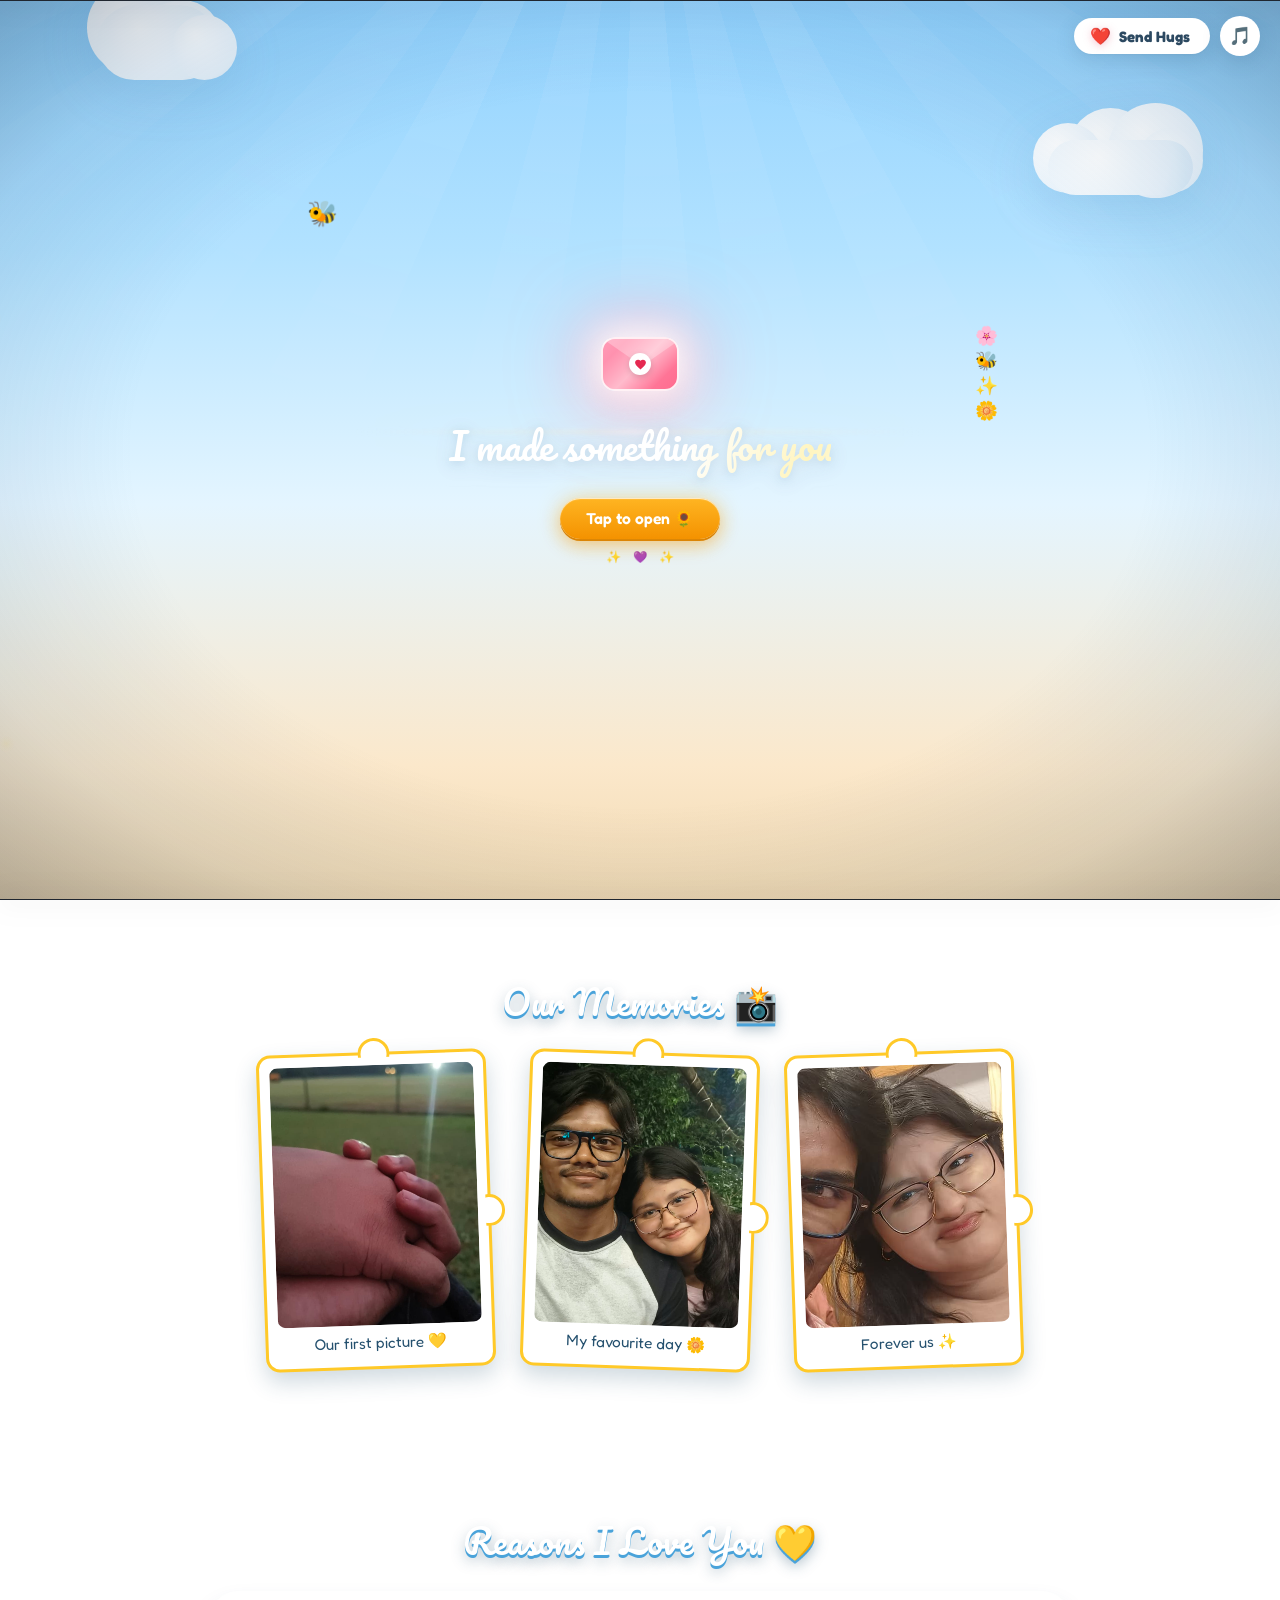
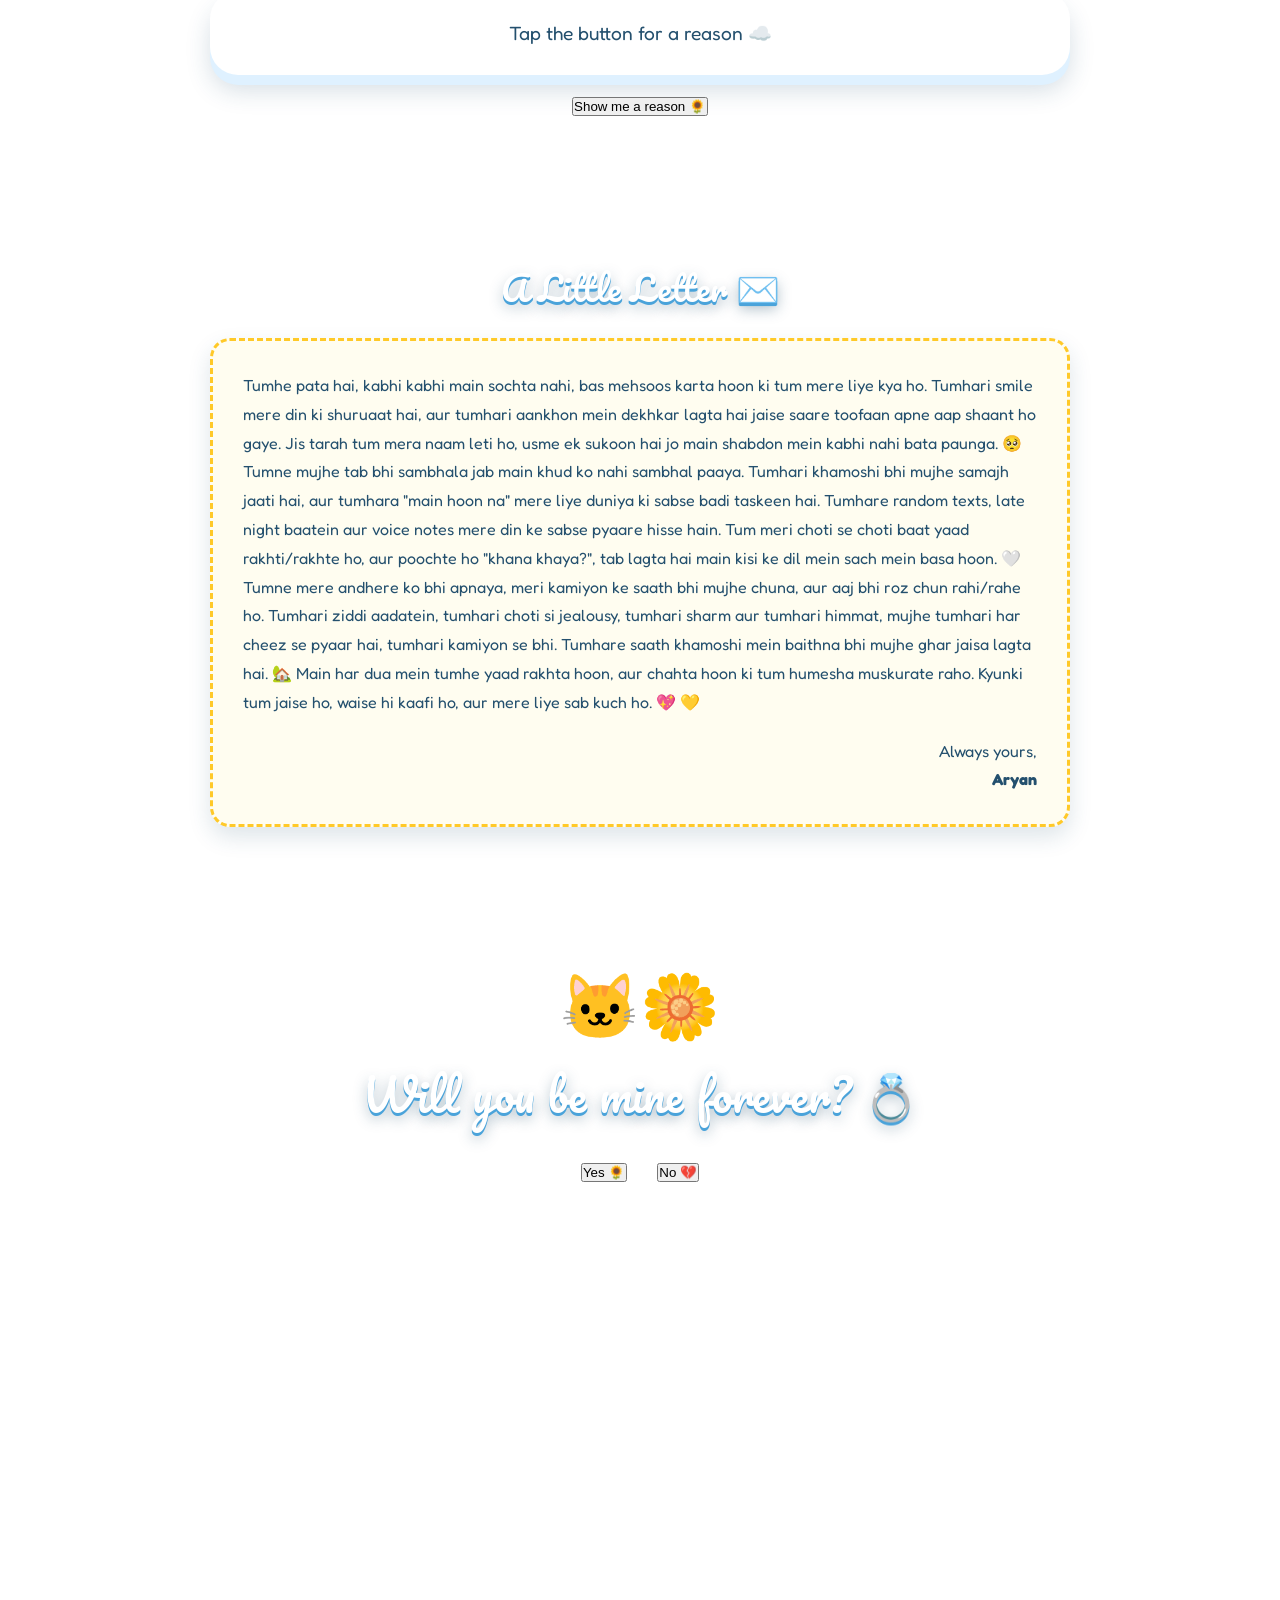
==== commit a4aaf7bc: "Format and sync index.html and script.js" ====
--- a/index.html
+++ b/index.html
@@ -1,13 +1,16 @@
 <!DOCTYPE html>
 <html lang="en">
+
 <head>
   <meta charset="UTF-8" />
   <meta name="viewport" content="width=device-width, initial-scale=1.0" />
   <title>For You 🌻</title>
   <link rel="preconnect" href="https://fonts.googleapis.com" />
-  <link href="https://fonts.googleapis.com/css2?family=Fredoka:wght@400;600&family=Pacifico&display=swap" rel="stylesheet" />
+  <link href="https://fonts.googleapis.com/css2?family=Fredoka:wght@400;600&family=Pacifico&display=swap"
+    rel="stylesheet" />
   <link rel="stylesheet" href="style.css" />
 </head>
+
 <body>
   <div id="sky" aria-hidden="true"></div>
   <div id="hearts"></div>
@@ -23,7 +26,9 @@
     <button id="musicToggle" class="circle-nav-btn" title="Play / pause music">🎵</button>
   </div>
 
-  <audio id="song" loop><source src="music/our-song.mp3" type="audio/mpeg" /></audio>
+  <audio id="song" loop>
+    <source src="music/our-song.mp3" type="audio/mpeg" />
+  </audio>
 
   <!-- Welcome Hero Screen (Cinematic Experience) -->
   <div id="welcome">
@@ -75,7 +80,10 @@
           <div class="envelope-top-crease"></div>
           <div class="envelope-sheen" aria-hidden="true"></div>
           <div class="envelope-seal">
-            <svg viewBox="0 0 24 24" class="seal-heart" aria-hidden="true"><path d="M12 21.35l-1.45-1.32C5.4 15.36 2 12.28 2 8.5 2 5.42 4.42 3 7.5 3c1.74 0 3.41.81 4.5 2.09C13.09 3.81 14.76 3 16.5 3 19.58 3 22 5.42 22 8.5c0 3.78-3.4 6.86-8.55 11.54L12 21.35z"/></svg>
+            <svg viewBox="0 0 24 24" class="seal-heart" aria-hidden="true">
+              <path
+                d="M12 21.35l-1.45-1.32C5.4 15.36 2 12.28 2 8.5 2 5.42 4.42 3 7.5 3c1.74 0 3.41.81 4.5 2.09C13.09 3.81 14.76 3 16.5 3 19.58 3 22 5.42 22 8.5c0 3.78-3.4 6.86-8.55 11.54L12 21.35z" />
+            </svg>
           </div>
         </div>
       </div>
@@ -109,9 +117,18 @@
   <section class="section">
     <h2 class="script">Our Memories 📸</h2>
     <div class="gallery">
-      <figure class="piece"><img src="images/us1.jpg" alt="Us" onerror="this.onerror=null;this.src='images/us1.jpg.jpeg';" /><figcaption>Our first picture 💛</figcaption></figure>
-      <figure class="piece"><img src="images/us2.jpg" alt="Us" onerror="this.onerror=null;this.src='images/us2.jpg.jpeg';" /><figcaption>My favourite day 🌼</figcaption></figure>
-      <figure class="piece"><img src="images/us3.jpg" alt="Us" onerror="this.onerror=null;this.src='images/us3.jpg.jpeg';" /><figcaption>Forever us ✨</figcaption></figure>
+      <figure class="piece"><img src="images/us1.jpg" alt="Us"
+          onerror="this.onerror=null;this.src='images/us1.jpg.jpeg';" />
+        <figcaption>Our first picture 💛</figcaption>
+      </figure>
+      <figure class="piece"><img src="images/us2.jpg" alt="Us"
+          onerror="this.onerror=null;this.src='images/us2.jpg.jpeg';" />
+        <figcaption>My favourite day 🌼</figcaption>
+      </figure>
+      <figure class="piece"><img src="images/us3.jpg" alt="Us"
+          onerror="this.onerror=null;this.src='images/us3.jpg.jpeg';" />
+        <figcaption>Forever us ✨</figcaption>
+      </figure>
     </div>
   </section>
 
@@ -125,10 +142,18 @@
   <section class="section">
     <h2 class="script">A Little Letter ✉️</h2>
     <div class="letter">
-      <p> Tumhe pata hai, kabhi kabhi main sochta nahi, bas mehsoos karta hoon ki tum mere liye kya ho. Tumhari smile mere din ki shuruaat hai, aur tumhari aankhon mein dekhkar lagta hai jaise saare toofaan apne aap shaant ho gaye. Jis tarah tum mera naam leti/lete ho, usme ek sukoon hai jo main shabdon mein kabhi nahi bata paunga. 🥺
-Tumne mujhe tab bhi sambhala jab main khud ko nahi sambhal paaya. Tumhari khamoshi bhi mujhe samajh jaati hai, aur tumhara "main hoon na" mere liye duniya ki sabse badi taskeen hai. Tumhare random texts, late night baatein aur voice notes mere din ke sabse pyaare hisse hain. Tum meri choti se choti baat yaad rakhti/rakhte ho, aur poochte ho "khana khaya?", tab lagta hai main kisi ke dil mein sach mein basa hoon. 🤍
-Tumne mere andhere ko bhi apnaya, meri kamiyon ke saath bhi mujhe chuna, aur aaj bhi roz chun rahi/rahe ho. Tumhari ziddi aadatein, tumhari choti si jealousy, tumhari sharm aur tumhari himmat, mujhe tumhari har cheez se pyaar hai, tumhari kamiyon se bhi. Tumhare saath khamoshi mein baithna bhi mujhe ghar jaisa lagta hai. 🏡
-Main har dua mein tumhe yaad rakhta hoon, aur chahta hoon ki tum humesha muskurate raho. Kyunki tum jaise ho, waise hi kaafi ho, aur mere liye sab kuch ho. 💖 💛</p>
+      <p> Tumhe pata hai, kabhi kabhi main sochta nahi, bas mehsoos karta hoon ki tum mere liye kya ho. Tumhari smile
+        mere din ki shuruaat hai, aur tumhari aankhon mein dekhkar lagta hai jaise saare toofaan apne aap shaant ho
+        gaye. Jis tarah tum mera naam leti ho, usme ek sukoon hai jo main shabdon mein kabhi nahi bata paunga. 🥺
+        Tumne mujhe tab bhi sambhala jab main khud ko nahi sambhal paaya. Tumhari khamoshi bhi mujhe samajh jaati hai,
+        aur tumhara "main hoon na" mere liye duniya ki sabse badi taskeen hai. Tumhare random texts, late night baatein
+        aur voice notes mere din ke sabse pyaare hisse hain. Tum meri choti se choti baat yaad rakhti/rakhte ho, aur
+        poochte ho "khana khaya?", tab lagta hai main kisi ke dil mein sach mein basa hoon. 🤍
+        Tumne mere andhere ko bhi apnaya, meri kamiyon ke saath bhi mujhe chuna, aur aaj bhi roz chun rahi/rahe ho.
+        Tumhari ziddi aadatein, tumhari choti si jealousy, tumhari sharm aur tumhari himmat, mujhe tumhari har cheez se
+        pyaar hai, tumhari kamiyon se bhi. Tumhare saath khamoshi mein baithna bhi mujhe ghar jaisa lagta hai. 🏡
+        Main har dua mein tumhe yaad rakhta hoon, aur chahta hoon ki tum humesha muskurate raho. Kyunki tum jaise ho,
+        waise hi kaafi ho, aur mere liye sab kuch ho. 💖 💛</p>
       <p class="sign">Always yours, <br /><b>Aryan</b></p>
     </div>
   </section>
@@ -159,4 +184,5 @@
 
   <script src="script.js"></script>
 </body>
+
 </html>
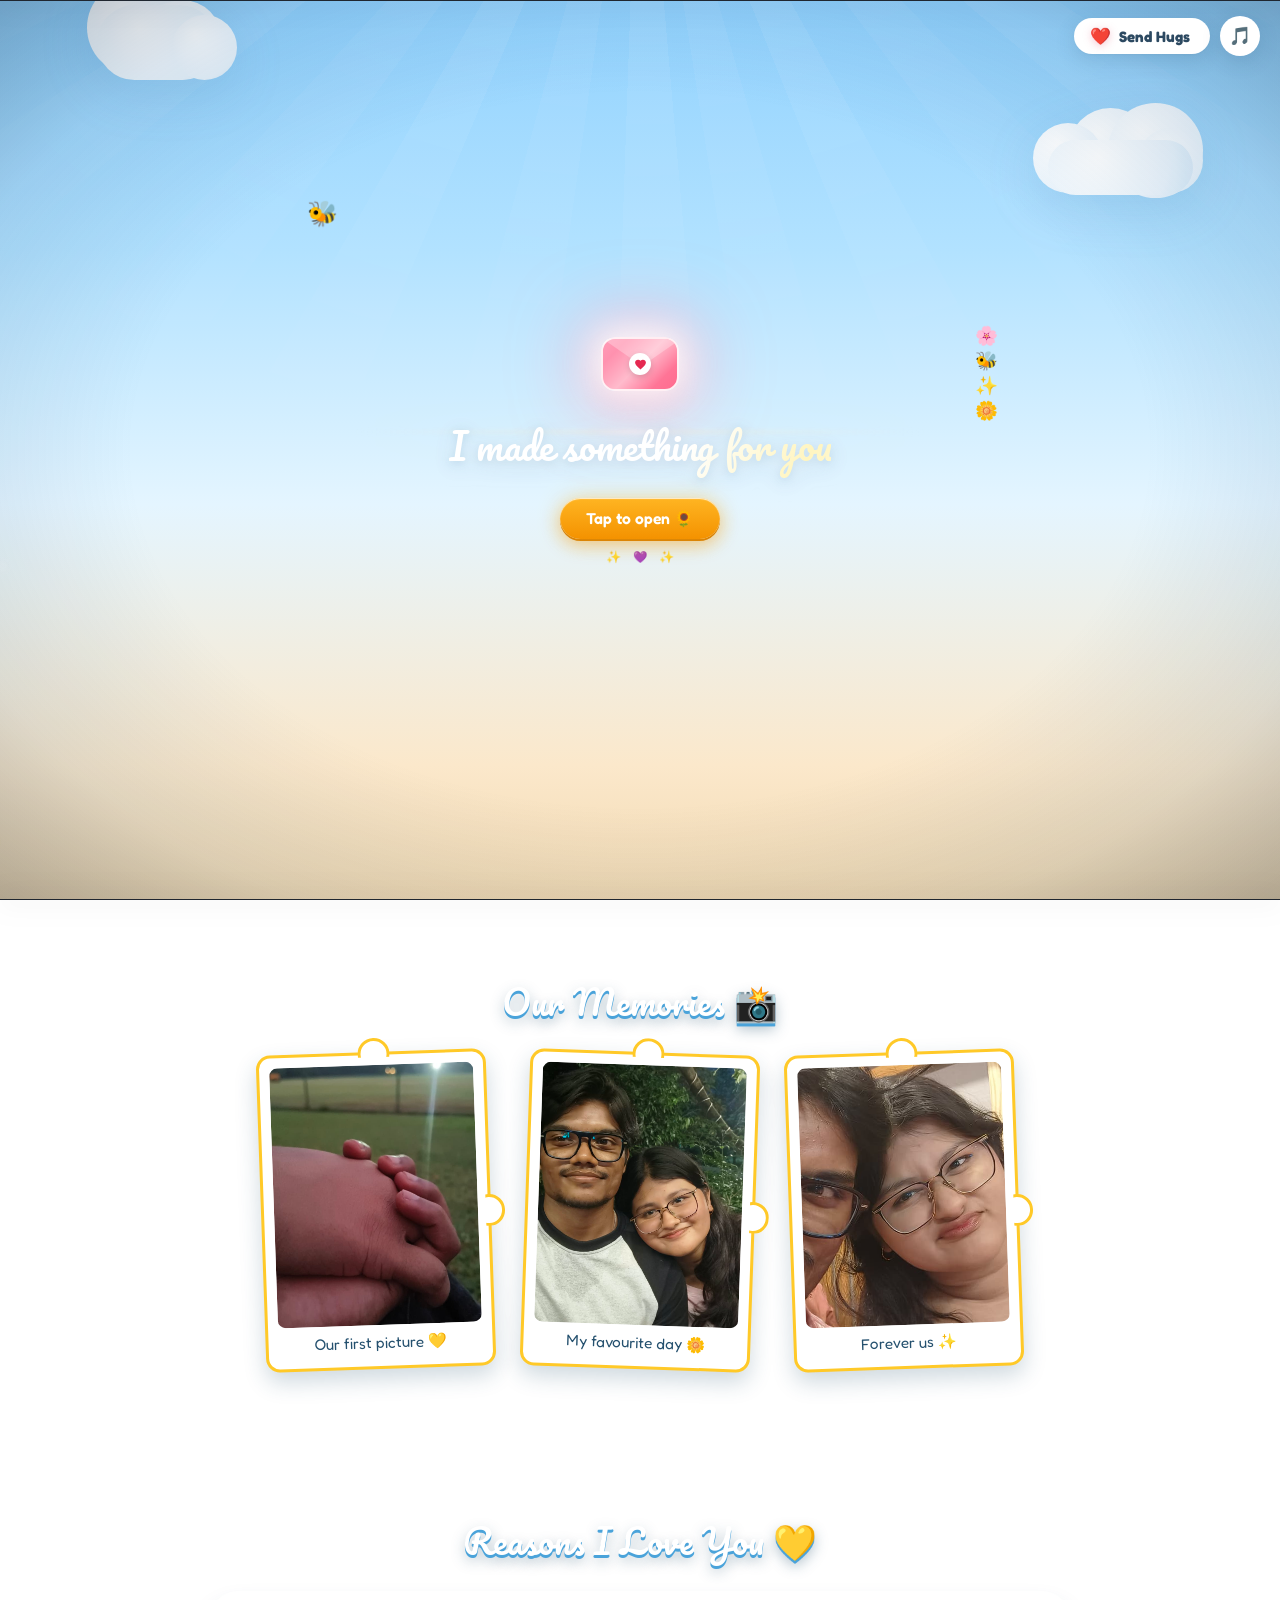
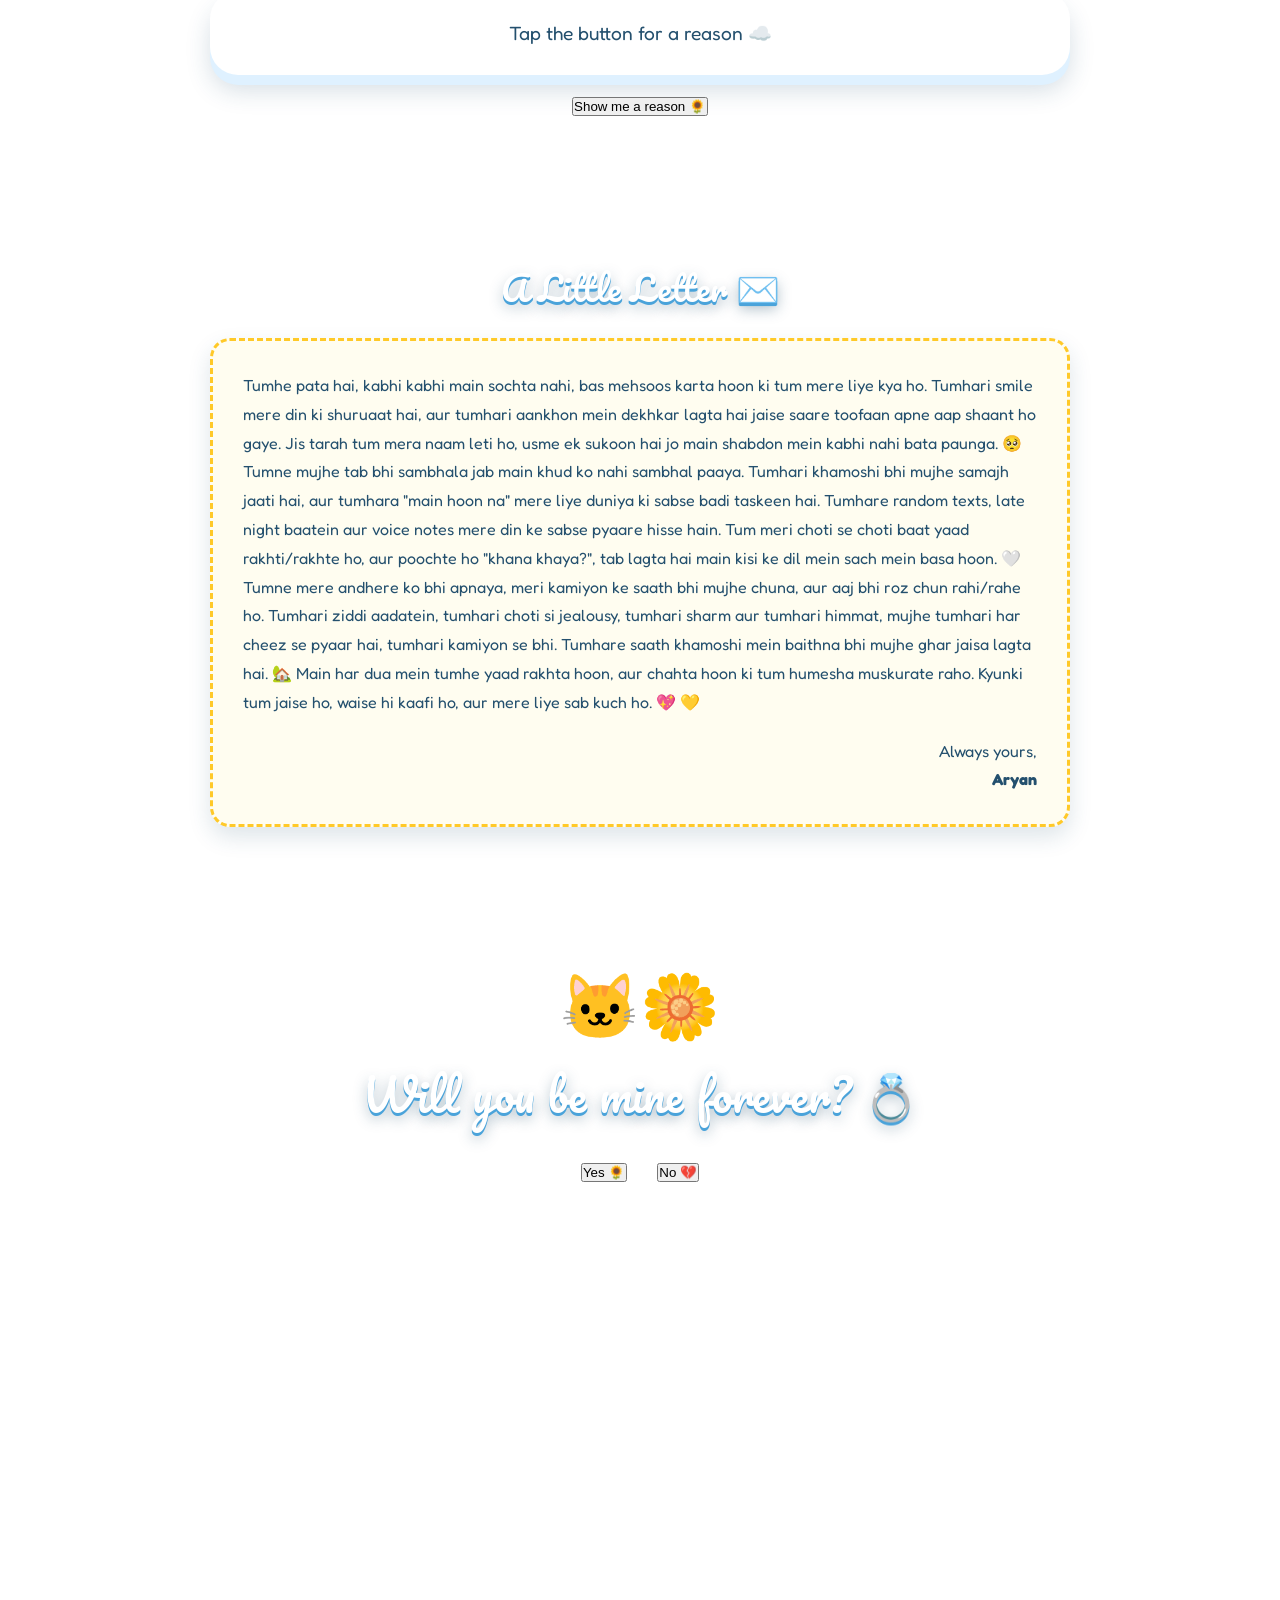
==== commit afdb191a: "Update website title to Chikuu" ====
--- a/index.html
+++ b/index.html
@@ -4,7 +4,7 @@
 <head>
   <meta charset="UTF-8" />
   <meta name="viewport" content="width=device-width, initial-scale=1.0" />
-  <title>For You 🌻</title>
+  <title>Chikuu 🌻</title>
   <link rel="preconnect" href="https://fonts.googleapis.com" />
   <link href="https://fonts.googleapis.com/css2?family=Fredoka:wght@400;600&family=Pacifico&display=swap"
     rel="stylesheet" />
